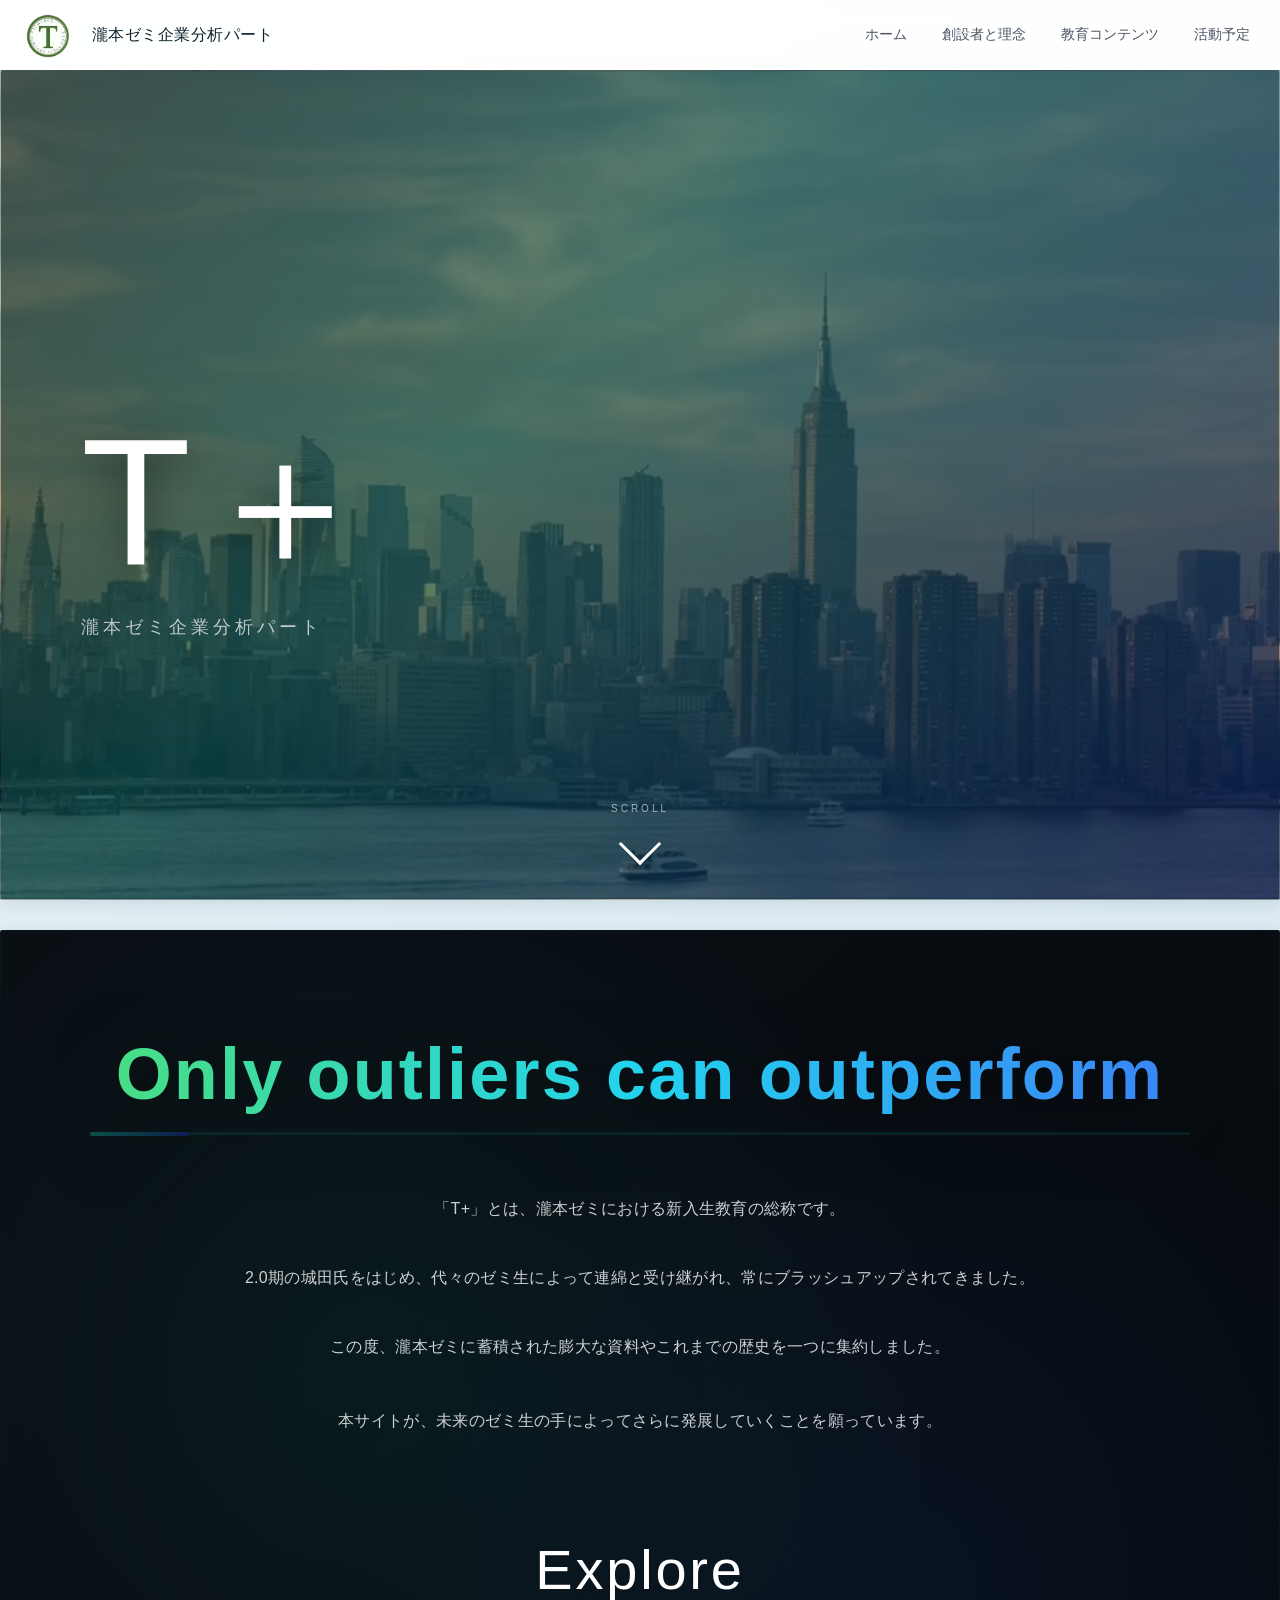
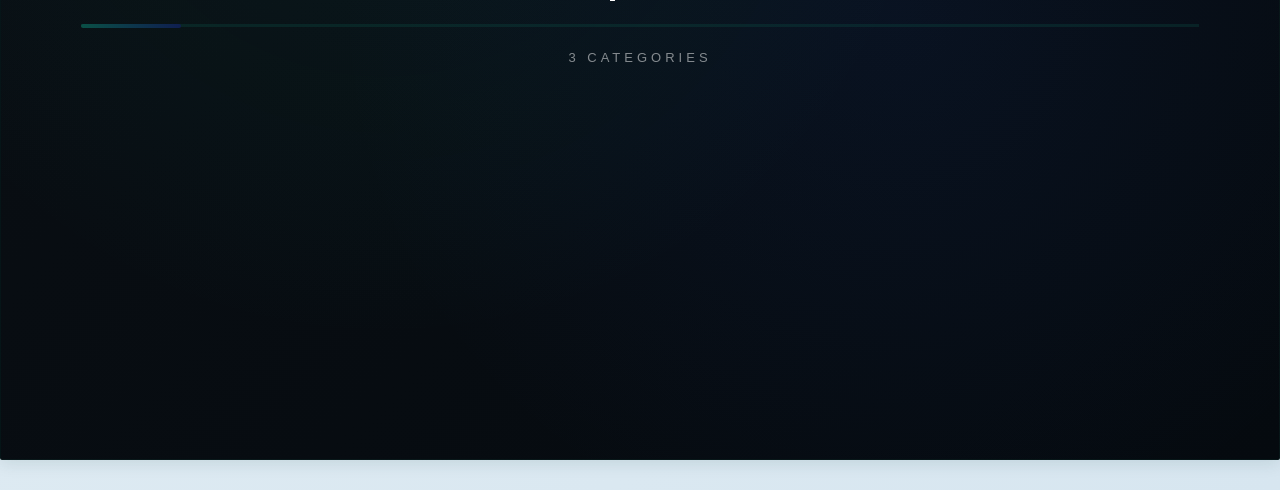
==== index.html @ 3cacb7e0 "Add scroll-triggered fade-in animations to homepage elements Co-Authored-By: Claude Opus 4.6 <norepl" ====
<!DOCTYPE html>
<html lang="ja">
<head>
    <meta charset="UTF-8">
    <meta name="viewport" content="width=device-width, initial-scale=1.0">
    <title>瀧本ゼミ企業分析パート T＋</title>
    <link rel="stylesheet" href="style.css">
</head>
<body>
    <!-- ヘッダー -->
    <header class="site-header">
        <div class="header-container">
            <a href="index.html" class="header-logo">
                <img src="logo.png" alt="瀧本ゼミ T＋" class="logo-image">
                <span class="logo-text">瀧本ゼミ企業分析パート</span>
            </a>
            <nav class="header-nav">
                <a href="index.html">ホーム</a>
                <a href="about-seminar.html">創設者と理念</a>
                <a href="education.html">教育コンテンツ</a>
                <a href="schedule.html">活動予定</a>
            </nav>
        </div>
    </header>

    <!-- メインコンテンツ -->
    <main class="main-content">
        <!-- ヒーローセクション -->
        <section class="hero-section">
            <div class="hero-title-wrapper">
                <h1 class="hero-main-title">T＋</h1>
                <p class="hero-subtitle-text">瀧本ゼミ企業分析パート</p>
            </div>

            <div class="scroll-indicator">
                <p>SCROLL</p>
                <div class="scroll-arrow"></div>
            </div>
        </section>

        <!-- メッセージ＆ナビゲーションセクション -->
        <section class="message-section">
            <div class="message-content">
                <h2 class="message-title">Only outliers can outperform</h2>
                <div class="message-text scroll-fade">
                    <p>「T+」とは、瀧本ゼミにおける新入生教育の総称です。</p>
                    <p>2.0期の城田氏をはじめ、代々のゼミ生によって連綿と受け継がれ、常にブラッシュアップされてきました。</p>
                    <p>この度、瀧本ゼミに蓄積された膨大な資料やこれまでの歴史を一つに集約しました。</p>
                    <p>本サイトが、未来のゼミ生の手によってさらに発展していくことを願っています。</p>
                </div>
            </div>

            <div class="nav-explore scroll-fade">
                <h2>Explore</h2>
                <p class="nav-section-subtitle">3 Categories</p>

                <div class="nav-cards">
                    <div class="nav-card scroll-fade scroll-fade-delay-1">
                        <h3>創設者と理念</h3>
                        <p>瀧本先生について、ゼミの理念、OB・OG紹介</p>
                        <a href="about-seminar.html" class="nav-card-button">Enter →</a>
                    </div>

                    <div class="nav-card scroll-fade scroll-fade-delay-2">
                        <h3>教育コンテンツ</h3>
                        <p>投資の原理原則、業界研究、学習ロードマップ</p>
                        <a href="education.html" class="nav-card-button">Enter →</a>
                    </div>

                    <div class="nav-card scroll-fade scroll-fade-delay-3">
                        <h3>活動予定</h3>
                        <p>年間スケジュール、イベント、新歓情報</p>
                        <a href="schedule.html" class="nav-card-button">Enter →</a>
                    </div>
                </div>
            </div>
        </section>
    </main>

    <script src="script.js"></script>
</body>
</html>
---- style.css ----
:root {
            --color-primary: #2D5F4C;
            --color-primary-light: #4A9B7F;
            --color-primary-dark: #1E4535;
            --color-accent: #3A7A5F;
            --color-blue: #2563EB;
            --color-blue-light: #3B82F6;
            --color-cyan: #06B6D4;
            --color-teal: #14B8A6;
            --color-bg-light: #F8FAF9;
            --color-bg-gradient-start: #EFF6F3;
            --color-bg-gradient-end: #E0EDE7;
            --color-text-dark: #1F2937;
            --color-text-medium: #4B5563;
            --color-text-light: #6B7280;
            --color-white: #FFFFFF;
            --color-border: #D5E8DF;
        }

        * {
            margin: 0;
            padding: 0;
            box-sizing: border-box;
        }

        body {
            font-family: 'Helvetica Neue', Helvetica, Arial, 'Hiragino Kaku Gothic ProN', 'Hiragino Sans', Meiryo, sans-serif;
            color: #1F2937;
            background: linear-gradient(135deg, rgba(230, 240, 245, 1) 0%, rgba(215, 230, 240, 1) 100%);
            line-height: 1.8;
            overflow-x: hidden;
            font-weight: 400;
        }

        /* タイポグラフィ - 大胆なコントラスト */
        h1 {
            font-size: clamp(28px, 5vw, 48px);
            font-weight: 700;
            line-height: 1.2;
            font-family: 'Helvetica Neue', Helvetica, Arial, sans-serif;
        }

        h2 {
            font-size: clamp(22px, 3vw, 28px);
            font-weight: 600;
            line-height: 1.4;
            font-family: 'Helvetica Neue', Helvetica, Arial, sans-serif;
        }

        h3 {
            font-size: clamp(18px, 2.5vw, 22px);
            font-weight: 600;
            line-height: 1.4;
            font-family: 'Helvetica Neue', Helvetica, Arial, sans-serif;
        }

        h4 {
            font-size: clamp(17px, 2vw, 20px);
            font-weight: 500;
            line-height: 1.5;
            font-family: 'Helvetica Neue', Helvetica, Arial, sans-serif;
        }

        h5 {
            font-size: clamp(16px, 1.8vw, 18px);
            font-weight: 500;
            line-height: 1.5;
            font-family: 'Helvetica Neue', Helvetica, Arial, sans-serif;
        }

        /* ========== ヘッダー ========== */
        .site-header {
            position: fixed;
            top: 0;
            left: 0;
            right: 0;
            background: rgba(255, 255, 255, 0.95);
            backdrop-filter: blur(15px);
            z-index: 1000;
            box-shadow: 0 2px 10px rgba(10, 60, 55, 0.08);
            padding: 0;
        }

        .header-container {
            max-width: 100%;
            margin: 0;
            padding: 0 30px 0 20px;
            display: flex;
            justify-content: space-between;
            align-items: center;
            height: 70px;
        }

        .header-logo {
            display: flex;
            align-items: center;
            gap: 15px;
            text-decoration: none;
            transition: opacity 0.3s;
        }

        .header-logo:hover {
            opacity: 0.8;
        }

        .logo-image {
            height: 45px;
            width: auto;
        }

        .logo-text {
            font-size: 16px;
            font-weight: 400;
            color: rgba(15, 35, 45, 1);
            font-family: 'Helvetica Neue', Helvetica, Arial, sans-serif;
            letter-spacing: 0.5px;
            white-space: nowrap;
        }

        .header-nav {
            display: flex;
            gap: 35px;
            align-items: center;
        }

        .header-nav a {
            text-decoration: none;
            color: #4B5563;
            font-weight: 400;
            font-size: 14px;
            transition: all 0.3s;
            position: relative;
            font-family: 'Helvetica Neue', Helvetica, Arial, sans-serif;
        }

        .header-nav a::after {
            content: '';
            position: absolute;
            bottom: -5px;
            left: 0;
            width: 0;
            height: 2px;
            background: rgba(10, 80, 70, 1);
            transition: width 0.3s;
        }

        .header-nav a:hover {
            color: rgba(10, 80, 70, 1);
        }

        .header-nav a:hover::after {
            width: 100%;
        }

        /* サイドバー */
        .sidebar {
            position: fixed;
            left: 0;
            top: 70px;
            width: 260px;
            height: calc(100vh - 70px);
            background: linear-gradient(180deg, rgba(15, 35, 45, 0.95) 0%, rgba(10, 25, 35, 0.98) 100%);
            backdrop-filter: blur(10px);
            color: white;
            padding: 40px 25px;
            overflow-y: auto;
            z-index: 50;
            box-shadow: 4px 0 20px rgba(0, 0, 0, 0.3);
            display: none;
            transition: none;
        }

        .sidebar.active {
            display: block;
        }

        .sidebar-resizer {
            position: absolute;
            right: 0;
            top: 0;
            width: 8px;
            height: 100%;
            cursor: col-resize;
            background: transparent;
            transition: background 0.2s;
            z-index: 100;
        }

        .sidebar-resizer:hover {
            background: rgba(100, 200, 180, 0.3);
        }

        .sidebar-resizer::after {
            content: '';
            position: absolute;
            right: 2px;
            top: 50%;
            transform: translateY(-50%);
            width: 3px;
            height: 40px;
            background: rgba(255, 255, 255, 0.3);
            border-radius: 2px;
        }

        .sidebar h3 {
            font-size: 13px;
            color: rgba(255, 255, 255, 0.6);
            margin-bottom: 20px;
            text-transform: uppercase;
            letter-spacing: 2px;
            font-weight: 400;
        }

        .sidebar nav ul {
            list-style: none;
        }

        .sidebar nav li {
            margin-bottom: 8px;
        }

        .sidebar nav a {
            color: rgba(255, 255, 255, 0.8);
            text-decoration: none;
            font-size: 14px;
            display: block;
            padding: 10px 15px;
            border-radius: 8px;
            transition: all 0.3s;
            font-weight: 400;
            line-height: 1.4;
        }

        .sidebar nav a:hover {
            background-color: rgba(10, 80, 70, 0.4);
            color: white;
        }

        .sidebar nav a.active {
            background-color: rgba(15, 30, 80, 0.6);
            color: white;
            font-weight: 500;
        }

        .nav-parent {
            position: relative;
        }

        .nav-toggle {
            cursor: pointer;
            display: flex;
            justify-content: space-between;
            align-items: center;
        }

        .toggle-icon {
            font-size: 10px;
            transition: transform 0.3s;
            margin-left: 5px;
        }

        .nav-parent.collapsed .toggle-icon {
            transform: rotate(-90deg);
        }

        .nav-submenu {
            list-style: none;
            margin-left: 15px;
            margin-top: 5px;
            margin-bottom: 5px;
            max-height: 500px;
            overflow: hidden;
            transition: max-height 0.3s ease-out, opacity 0.3s ease-out;
            opacity: 1;
        }

        .nav-parent.collapsed .nav-submenu {
            max-height: 0;
            opacity: 0;
            margin-top: 0;
            margin-bottom: 0;
        }

        .nav-submenu li {
            margin-bottom: 5px;
        }

        .nav-submenu a {
            font-size: 11px;
            padding: 6px 12px;
            color: rgba(255, 255, 255, 0.7);
            font-weight: 300;
        }


        /* メインコンテンツ */
        .main-content {
            margin-left: 0;
            padding: 0;
            max-width: 100%;
            margin-top: 70px;
        }

        .main-content.with-sidebar {
            margin-left: 260px;
        }

        .content-inner {
            padding: 40px 60px;
            max-width: 1400px;
            margin: 0 auto;
        }

        /* ページヒーロー */
        .page-hero {
            position: relative;
            height: 33vh;
            min-height: 300px;
            background: url('hero-bg.jpg') center/cover;
            display: flex;
            align-items: center;
            justify-content: center;
            overflow: hidden;
        }

        .page-hero::before {
            content: '';
            position: absolute;
            top: 0;
            left: 0;
            right: 0;
            bottom: 0;
            background: linear-gradient(135deg, rgba(20, 40, 30, 0.7) 0%, rgba(10, 80, 70, 0.65) 40%, rgba(15, 30, 80, 0.7) 100%);
            z-index: 1;
        }

        .page-hero-content {
            position: relative;
            z-index: 2;
            text-align: center;
        }

        .page-hero h1 {
            font-size: clamp(40px, 8vw, 72px);
            font-weight: 200;
            color: white;
            margin-bottom: 20px;
            letter-spacing: 0.05em;
        }

        .page-hero p {
            font-size: clamp(14px, 2vw, 18px);
            color: rgba(255, 255, 255, 0.8);
            font-weight: 300;
            letter-spacing: 3px;
            text-transform: uppercase;
        }

        /* ヒーローセクション */
        .hero-section {
            position: relative;
            height: calc(100vh - 70px);
            background: url('hero-bg.jpg') center/cover;
            display: flex;
            align-items: center;
            justify-content: flex-start;
            padding: 100px 80px 0;
            overflow: hidden;
        }

        .hero-section::before {
            content: '';
            position: absolute;
            top: 0;
            left: 0;
            right: 0;
            bottom: 0;
            background: linear-gradient(135deg, rgba(20, 40, 30, 0.7) 0%, rgba(10, 80, 70, 0.65) 40%, rgba(15, 30, 80, 0.7) 100%);
            z-index: 1;
        }

        .hero-title-wrapper {
            position: relative;
            z-index: 2;
        }

        .hero-main-title {
            font-size: clamp(80px, 15vw, 180px);
            font-weight: 200;
            color: white;
            line-height: 1;
            margin-bottom: 20px;
            text-shadow: 0 10px 40px rgba(0, 0, 0, 0.5);
            letter-spacing: 0.02em;
            font-family: 'Helvetica Neue', Helvetica, Arial, sans-serif;
        }

        .hero-subtitle-text {
            font-size: clamp(14px, 1.5vw, 18px);
            color: rgba(255, 255, 255, 0.7);
            font-weight: 300;
            letter-spacing: 4px;
            text-transform: uppercase;
            font-family: 'Helvetica Neue', Helvetica, Arial, sans-serif;
        }

        .scroll-indicator {
            position: absolute;
            bottom: 40px;
            left: 50%;
            transform: translateX(-50%);
            z-index: 3;
            text-align: center;
            animation: bounce 2s infinite;
        }

        .scroll-indicator p {
            color: rgba(255, 255, 255, 0.6);
            font-size: 10px;
            margin-bottom: 12px;
            font-weight: 300;
            letter-spacing: 3px;
            font-family: 'Helvetica Neue', Helvetica, Arial, sans-serif;
        }

        .scroll-arrow {
            width: 30px;
            height: 30px;
            border-left: 3px solid white;
            border-bottom: 3px solid white;
            transform: rotate(-45deg);
            margin: 0 auto;
        }

        @keyframes bounce {
            0%, 100% {
                transform: translateX(-50%) translateY(0);
            }
            50% {
                transform: translateX(-50%) translateY(-10px);
            }
        }

        /* メッセージセクション */
        .message-section {
            padding: 100px 80px 120px;
            background: linear-gradient(135deg, rgba(10, 15, 20, 1) 0%, rgba(5, 10, 15, 1) 100%);
            position: relative;
            overflow: hidden;
        }

        .message-section::before {
            content: '';
            position: absolute;
            top: 0;
            left: 0;
            right: 0;
            bottom: 0;
            background:
                radial-gradient(circle at 30% 40%, rgba(20, 184, 166, 0.08) 0%, transparent 50%),
                radial-gradient(circle at 70% 60%, rgba(37, 99, 235, 0.08) 0%, transparent 50%);
            pointer-events: none;
        }

        .message-content {
            max-width: 1100px;
            margin: 0 auto;
            text-align: center;
            position: relative;
            z-index: 1;
        }

        .message-title {
            font-size: clamp(48px, 7vw, 72px);
            font-weight: 800;
            background: linear-gradient(90deg, #4ADE80 0%, #22D3EE 50%, #3B82F6 100%);
            -webkit-background-clip: text;
            -webkit-text-fill-color: transparent;
            background-clip: text;
            margin-bottom: 60px;
            letter-spacing: 0.03em;
            font-family: 'Helvetica Neue', Helvetica, Arial, sans-serif;
            line-height: 1.2;
            filter: drop-shadow(0 6px 30px rgba(0, 0, 0, 0.5));
        }

        .message-text {
            display: flex;
            flex-direction: column;
            gap: 25px;
        }

        .message-text p {
            font-size: clamp(14px, 1.5vw, 16px);
            color: rgba(255, 255, 255, 0.8);
            line-height: 1.8;
            font-weight: 400;
            letter-spacing: 0.02em;
            font-family: 'Helvetica Neue', Helvetica, Arial, sans-serif;
        }

        .message-text p:last-child {
            margin-top: 5px;
            font-weight: 400;
            color: rgba(255, 255, 255, 0.8);
            font-size: clamp(14px, 1.5vw, 16px);
        }

        @media (max-width: 768px) {
            .message-section {
                padding: 60px 30px;
            }

            .message-title {
                margin-bottom: 35px;
            }

            .message-text {
                gap: 15px;
            }
        }

        /* ナビゲーション（Exploreセクション） */
        .nav-explore {
            margin-top: 80px;
            max-width: 1200px;
            margin-left: auto;
            margin-right: auto;
        }

        .nav-explore h2 {
            text-align: center;
            color: white;
            font-size: clamp(36px, 6vw, 56px);
            font-weight: 200;
            margin-bottom: 20px;
            letter-spacing: 0.05em;
            font-family: 'Helvetica Neue', Helvetica, Arial, sans-serif;
        }

        @media (max-width: 768px) {
            .nav-explore {
                margin-top: 50px;
            }
        }

        /* プロフィールセクション */
        .profile-section {
            padding: 0 !important;
            margin-bottom: 0 !important;
            background: none !important;
            border: none !important;
            box-shadow: none !important;
        }

        .profile-container {
            display: flex;
            min-height: 600px;
        }

        .profile-image {
            flex: 1;
            overflow: hidden;
        }

        .profile-image img {
            width: 100%;
            height: 100%;
            object-fit: cover;
            filter: grayscale(100%);
        }

        .profile-content {
            flex: 1;
            background: linear-gradient(135deg, rgba(25, 25, 25, 1) 0%, rgba(15, 15, 15, 1) 100%);
            padding: 80px 60px;
            display: flex;
            flex-direction: column;
            justify-content: center;
        }

        .profile-name {
            font-size: clamp(36px, 5vw, 52px);
            font-weight: 400;
            color: white;
            margin: 0 0 15px 0;
            letter-spacing: 0.1em;
            font-family: 'Helvetica Neue', Helvetica, Arial, 'Hiragino Kaku Gothic ProN', 'Hiragino Sans', sans-serif;
        }

        .profile-name-en {
            font-size: clamp(16px, 2vw, 20px);
            color: rgba(255, 255, 255, 0.7);
            margin: 0 0 30px 0;
            font-weight: 300;
            letter-spacing: 0.05em;
            font-family: 'Helvetica Neue', Helvetica, Arial, sans-serif;
        }

        .profile-role {
            font-size: clamp(16px, 1.8vw, 18px);
            color: rgba(255, 255, 255, 0.9);
            margin: 0 0 40px 0;
            font-weight: 400;
            letter-spacing: 0.05em;
            font-family: 'Helvetica Neue', Helvetica, Arial, 'Hiragino Kaku Gothic ProN', 'Hiragino Sans', sans-serif;
        }

        .profile-text {
            color: rgba(255, 255, 255, 0.85);
            font-size: clamp(14px, 1.5vw, 16px);
            line-height: 2;
            font-weight: 400;
            letter-spacing: 0.03em;
            font-family: 'Helvetica Neue', Helvetica, Arial, 'Hiragino Kaku Gothic ProN', 'Hiragino Sans', sans-serif;
        }

        .profile-text p {
            margin: 0;
            color: rgba(255, 255, 255, 0.85);
        }

        @media (max-width: 1024px) {
            .profile-container {
                min-height: 500px;
            }

            .profile-content {
                padding: 60px 40px;
            }
        }

        @media (max-width: 768px) {
            .profile-container {
                flex-direction: column;
                min-height: auto;
            }

            .profile-image {
                height: 400px;
            }

            .profile-content {
                padding: 50px 30px;
            }
        }

        /* 発表までの流れセクション */
        .flow-section {
            background: linear-gradient(135deg, rgba(245, 250, 252, 1) 0%, rgba(240, 248, 252, 1) 100%) !important;
        }

        .flow-intro {
            text-align: center;
            font-size: 16px;
            color: #6B7280;
            margin-bottom: 50px;
        }

        .flow-diagram {
            display: grid;
            grid-template-columns: 280px 1fr;
            gap: 40px;
            margin-top: 40px;
        }

        .flow-vertical {
            display: flex;
            flex-direction: column;
            gap: 15px;
        }

        .flow-step {
            background: linear-gradient(135deg, rgba(14, 165, 233, 0.9) 0%, rgba(6, 182, 212, 0.9) 100%);
            padding: 25px 20px;
            border-radius: 12px;
            box-shadow: 0 4px 12px rgba(14, 165, 233, 0.3);
        }

        .flow-step h3 {
            color: white;
            font-size: 20px;
            font-weight: 600;
            margin: 0;
            text-align: center;
            letter-spacing: 0.05em;
        }

        .flow-sources {
            display: flex;
            flex-wrap: wrap;
            gap: 8px;
            margin-top: 15px;
            justify-content: center;
        }

        .flow-sources span {
            background: rgba(255, 255, 255, 0.25);
            color: white;
            padding: 6px 12px;
            border-radius: 6px;
            font-size: 12px;
            font-weight: 500;
        }

        .flow-arrow-down {
            text-align: center;
            color: rgba(14, 165, 233, 1);
            font-size: 32px;
            font-weight: 300;
            line-height: 1;
        }

        .flow-research {
            display: flex;
            flex-direction: column;
            gap: 25px;
        }

        .research-section {
            background: white;
            padding: 25px;
            border-radius: 12px;
            border: 2px solid rgba(14, 165, 233, 0.2);
            box-shadow: 0 4px 12px rgba(14, 165, 233, 0.1);
        }

        .research-section h4 {
            color: rgba(15, 35, 45, 1);
            font-size: 18px;
            font-weight: 700;
            margin: 0 0 20px 0;
            padding-bottom: 12px;
            border-bottom: 2px solid rgba(14, 165, 233, 0.3);
        }

        .research-grid {
            display: grid;
            grid-template-columns: repeat(2, 1fr);
            gap: 15px;
        }

        .research-item {
            background: linear-gradient(135deg, rgba(240, 250, 255, 1) 0%, rgba(230, 245, 252, 1) 100%);
            padding: 15px;
            border-radius: 8px;
            border: 1px solid rgba(14, 165, 233, 0.15);
        }

        .research-item h5 {
            color: rgba(15, 35, 45, 1);
            font-size: 15px;
            font-weight: 600;
            margin: 0 0 8px 0;
        }

        .research-item p {
            color: #6B7280;
            font-size: 13px;
            margin: 0;
            line-height: 1.5;
        }

        .research-columns {
            display: grid;
            grid-template-columns: repeat(2, 1fr);
            gap: 15px;
        }

        .research-column {
            background: linear-gradient(135deg, rgba(240, 250, 255, 1) 0%, rgba(230, 245, 252, 1) 100%);
            padding: 15px;
            border-radius: 8px;
            border: 1px solid rgba(14, 165, 233, 0.15);
        }

        .column-label {
            font-size: 13px;
            font-weight: 700;
            color: rgba(14, 165, 233, 1);
            margin: 0 0 12px 0;
            text-align: center;
        }

        .research-column .research-item {
            background: white;
            padding: 10px;
            margin-bottom: 8px;
            text-align: center;
            font-size: 14px;
            font-weight: 600;
            color: rgba(15, 35, 45, 1);
        }

        .research-column .research-item:last-child {
            margin-bottom: 0;
        }

        .flow-story-template {
            grid-column: 1 / -1;
            background: linear-gradient(135deg, rgba(239, 246, 255, 1) 0%, rgba(219, 234, 254, 1) 100%);
            padding: 30px;
            border-radius: 12px;
            border: 2px solid rgba(14, 165, 233, 0.3);
            margin-top: 25px;
        }

        .flow-story-template h4 {
            color: rgba(15, 35, 45, 1);
            font-size: 18px;
            font-weight: 700;
            margin: 0 0 20px 0;
            text-align: center;
        }

        .template-items {
            display: flex;
            flex-direction: column;
            gap: 15px;
            margin-bottom: 20px;
        }

        .template-item {
            display: flex;
            align-items: flex-start;
            gap: 12px;
        }

        .template-number {
            display: inline-flex;
            align-items: center;
            justify-content: center;
            width: 28px;
            height: 28px;
            background: linear-gradient(135deg, rgba(14, 165, 233, 1) 0%, rgba(6, 182, 212, 1) 100%);
            color: white;
            border-radius: 50%;
            font-size: 14px;
            font-weight: 700;
            flex-shrink: 0;
        }

        .template-text {
            color: rgba(15, 35, 45, 1);
            font-size: 15px;
            line-height: 1.7;
        }

        .template-text strong {
            color: #DC2626;
            font-weight: 700;
        }

        .template-additional {
            background: rgba(156, 163, 175, 0.15);
            padding: 15px;
            border-radius: 8px;
            text-align: center;
            color: rgba(15, 35, 45, 1);
            font-size: 15px;
            font-weight: 600;
        }

        @media (max-width: 1024px) {
            .flow-diagram {
                grid-template-columns: 1fr;
            }

            .flow-vertical {
                order: 1;
            }

            .flow-research {
                order: 2;
            }

            .flow-story-template {
                order: 3;
            }
        }

        @media (max-width: 768px) {
            .flow-diagram {
                gap: 30px;
            }

            .research-grid {
                grid-template-columns: 1fr;
            }

            .research-columns {
                grid-template-columns: 1fr;
            }

            .flow-step {
                padding: 20px 15px;
            }

            .flow-sources span {
                font-size: 11px;
                padding: 5px 10px;
            }
        }

        /* ナビゲーションセクション */
        .nav-section {
            padding: 100px 80px 120px;
            background: linear-gradient(135deg, rgba(15, 30, 40, 1) 0%, rgba(10, 25, 35, 1) 100%);
            position: relative;
            overflow: hidden;
        }

        .nav-section::before {
            content: '';
            position: absolute;
            top: 0;
            left: 0;
            right: 0;
            bottom: 0;
            background:
                radial-gradient(circle at 20% 30%, rgba(10, 80, 70, 0.2) 0%, transparent 50%),
                radial-gradient(circle at 80% 70%, rgba(15, 30, 80, 0.2) 0%, transparent 50%);
            pointer-events: none;
        }

        .nav-section h2 {
            text-align: center;
            color: white;
            font-size: clamp(36px, 6vw, 56px);
            font-weight: 200;
            margin-bottom: 20px;
            position: relative;
            z-index: 1;
            letter-spacing: 0.05em;
            font-family: 'Helvetica Neue', Helvetica, Arial, sans-serif;
        }

        .nav-section-subtitle {
            text-align: center;
            color: rgba(255, 255, 255, 0.5);
            font-size: 13px;
            margin-bottom: 80px;
            font-weight: 300;
            text-transform: uppercase;
            letter-spacing: 4px;
            position: relative;
            z-index: 1;
            font-family: 'Helvetica Neue', Helvetica, Arial, sans-serif;
        }

        .nav-cards {
            display: grid;
            grid-template-columns: repeat(3, 1fr);
            gap: 30px;
            max-width: 1200px;
            margin: 0 auto;
        }

        .nav-card {
            background: rgba(255, 255, 255, 0.05);
            backdrop-filter: blur(20px);
            padding: 50px 35px 35px;
            border-radius: 2px;
            text-align: center;
            border: 1px solid rgba(255, 255, 255, 0.1);
            transition: all 0.5s cubic-bezier(0.4, 0, 0.2, 1);
            position: relative;
            overflow: hidden;
        }

        .nav-card::before {
            content: '';
            position: absolute;
            top: 0;
            left: 0;
            right: 0;
            height: 4px;
            background: linear-gradient(90deg, var(--color-teal) 0%, var(--color-blue) 100%);
            opacity: 0;
            transition: opacity 0.5s;
        }

        .nav-card:hover::before {
            opacity: 1;
        }

        .nav-card:hover {
            transform: translateY(-15px);
            background: rgba(255, 255, 255, 0.08);
            border-color: rgba(255, 255, 255, 0.2);
            box-shadow: 0 25px 60px rgba(0, 0, 0, 0.4);
        }

        .nav-card h3 {
            color: white;
            font-size: 24px;
            font-weight: 400;
            margin-bottom: 20px;
            margin-top: 0;
            letter-spacing: 0.03em;
            font-family: 'Helvetica Neue', Helvetica, Arial, sans-serif;
        }

        .nav-card p {
            color: rgba(255, 255, 255, 0.7);
            font-size: 14px;
            line-height: 1.7;
            margin-bottom: 35px;
            display: none;
        }

        .nav-card-button {
            display: inline-block;
            background: linear-gradient(135deg, var(--color-teal) 0%, var(--color-blue) 100%);
            color: white;
            padding: 14px 35px;
            border-radius: 2px;
            text-decoration: none;
            font-weight: 400;
            font-size: 12px;
            transition: all 0.3s;
            box-shadow: 0 6px 20px rgba(20, 184, 166, 0.4);
            text-transform: uppercase;
            letter-spacing: 2px;
            font-family: 'Helvetica Neue', Helvetica, Arial, sans-serif;
        }

        .nav-card-button:hover {
            transform: translateY(-3px);
            box-shadow: 0 10px 30px rgba(20, 184, 166, 0.6);
        }

        section {
            background: rgba(255, 255, 255, 0.9);
            backdrop-filter: blur(10px);
            padding: 40px;
            margin-bottom: 30px;
            border-radius: 2px;
            box-shadow: 0 4px 16px rgba(10, 60, 55, 0.1);
            border: 1px solid rgba(10, 80, 70, 0.15);
            transition: all 0.3s;
        }

        section:hover {
            box-shadow: 0 8px 24px rgba(10, 60, 55, 0.15);
        }

        section h2 {
            color: rgba(15, 35, 45, 1);
            font-size: clamp(24px, 3vw, 30px);
            font-weight: 700;
            margin-bottom: 25px;
            padding-bottom: 15px;
            border-bottom: 3px solid rgba(10, 80, 70, 0.3);
            position: relative;
        }

        section h2::after {
            content: '';
            position: absolute;
            bottom: -4px;
            left: 0;
            width: 100px;
            height: 4px;
            background: linear-gradient(90deg, rgba(10, 80, 70, 1) 0%, rgba(15, 30, 80, 1) 100%);
            border-radius: 2px;
        }

        section h3 {
            color: rgba(15, 35, 45, 1);
            font-size: clamp(20px, 2.5vw, 24px);
            font-weight: 600;
            margin-top: 30px;
            margin-bottom: 15px;
        }

        section h4 {
            color: rgba(15, 35, 45, 1);
            font-size: clamp(18px, 2vw, 20px);
            font-weight: 600;
            margin-top: 25px;
            margin-bottom: 12px;
        }

        section p {
            font-size: 17px;
            margin-bottom: 15px;
            color: #4B5563;
            line-height: 1.7;
        }

        .hero-image {
            width: 100%;
            height: 400px;
            object-fit: cover;
            border-radius: 2px;
            margin-bottom: 30px;
            box-shadow: 0 10px 40px rgba(10, 60, 55, 0.2);
            transition: all 0.3s;
        }

        .hero-image:hover {
            transform: scale(1.02);
            box-shadow: 0 15px 50px rgba(10, 60, 55, 0.25);
        }

        .content-image {
            width: 100%;
            max-width: 700px;
            height: auto;
            border-radius: 2px;
            margin: 30px 0;
            box-shadow: 0 8px 25px rgba(10, 60, 55, 0.2);
            transition: all 0.3s;
        }

        .content-image:hover {
            transform: scale(1.02);
            box-shadow: 0 12px 35px rgba(10, 60, 55, 0.25);
        }

        /* スクロールアニメーション */
        .scroll-fade {
            opacity: 0;
            transform: translateY(50px);
            transition: opacity 0.8s ease-out, transform 0.8s ease-out;
        }

        .scroll-fade.visible {
            opacity: 1;
            transform: translateY(0);
        }

        .scroll-fade-delay-1 {
            transition-delay: 0.1s;
        }

        .scroll-fade-delay-2 {
            transition-delay: 0.2s;
        }

        .scroll-fade-delay-3 {
            transition-delay: 0.3s;
        }

        /* フェードインアニメーション */
        @keyframes fadeIn {
            from {
                opacity: 0;
                transform: translateY(20px);
            }
            to {
                opacity: 1;
                transform: translateY(0);
            }
        }

        .fade-in {
            animation: fadeIn 0.6s ease-out;
        }

        /* パルスアニメーション */
        @keyframes pulse {
            0%, 100% {
                box-shadow: 0 4px 16px rgba(45, 95, 76, 0.08);
            }
            50% {
                box-shadow: 0 6px 20px rgba(45, 95, 76, 0.15);
            }
        }

        .card-grid {
            display: grid;
            grid-template-columns: repeat(auto-fit, minmax(300px, 1fr));
            gap: 20px;
            margin-top: 20px;
        }

        .card {
            background: linear-gradient(135deg, rgba(245, 250, 252, 1) 0%, rgba(240, 248, 252, 1) 100%);
            padding: 25px;
            border-radius: 2px;
            border: 2px solid rgba(10, 80, 70, 0.2);
            transition: all 0.3s;
            position: relative;
            overflow: hidden;
        }

        .card::before {
            content: '';
            position: absolute;
            top: 0;
            left: 0;
            width: 6px;
            height: 100%;
            background: linear-gradient(180deg, rgba(10, 60, 55, 1) 0%, rgba(15, 30, 80, 1) 100%);
        }

        .card:hover {
            transform: translateY(-8px);
            box-shadow: 0 12px 30px rgba(10, 60, 55, 0.25);
            border-color: rgba(10, 60, 55, 0.5);
        }

        .card h4 {
            color: rgba(15, 35, 45, 1);
            font-size: 19px;
            font-weight: 600;
            margin-top: 0;
            margin-bottom: 12px;
        }

        .card h5 {
            color: rgba(15, 35, 45, 1);
            font-size: 17px;
            font-weight: 600;
            margin-bottom: 8px;
        }

        .card p {
            font-size: 16px;
            color: #4B5563;
            margin-bottom: 8px;
            line-height: 1.6;
        }

        .card ul {
            margin-left: 20px;
        }

        .card li {
            font-size: 15px;
            color: #4B5563;
            margin-bottom: 6px;
        }

        .highlight-box {
            background: linear-gradient(135deg, rgba(15, 35, 45, 1) 0%, rgba(10, 60, 55, 1) 50%, rgba(15, 30, 80, 1) 100%);
            color: white;
            padding: 30px;
            border-radius: 2px;
            margin: 25px 0;
            box-shadow: 0 10px 30px rgba(0, 0, 0, 0.4);
            position: relative;
            overflow: hidden;
        }

        .highlight-box::before {
            content: '';
            position: absolute;
            top: -50%;
            right: -50%;
            width: 200%;
            height: 200%;
            background: radial-gradient(circle, rgba(255, 255, 255, 0.1) 0%, transparent 70%);
            pointer-events: none;
        }

        .highlight-box h3 {
            color: white;
            margin-top: 0;
            font-weight: 800;
            position: relative;
        }

        .highlight-box p {
            color: rgba(255, 255, 255, 0.95);
            position: relative;
            line-height: 1.9;
        }

        .highlight-box ol, .highlight-box ul {
            position: relative;
        }

        .highlight-box li {
            color: rgba(255, 255, 255, 0.95);
        }

        .highlight-box strong {
            color: white;
            font-weight: 700;
        }

        .info-box {
            background: linear-gradient(135deg, rgba(240, 250, 248, 1) 0%, rgba(235, 248, 245, 1) 100%);
            border-left: 5px solid rgba(10, 80, 70, 1);
            padding: 20px;
            margin: 20px 0;
            border-radius: 2px;
            box-shadow: 0 2px 10px rgba(10, 60, 55, 0.1);
        }

        .info-box p {
            color: rgba(15, 35, 45, 1);
            font-weight: 600;
            margin-bottom: 12px;
        }

        .info-box ul {
            color: #4B5563;
        }

        .placeholder {
            background: linear-gradient(135deg, rgba(255, 250, 240, 1) 0%, rgba(255, 248, 235, 1) 100%);
            border: 2px dashed rgba(255, 184, 77, 0.6);
            padding: 25px;
            border-radius: 2px;
            text-align: center;
            color: #996300;
            margin: 20px 0;
            transition: all 0.3s;
        }

        .placeholder:hover {
            transform: translateY(-2px);
            box-shadow: 0 4px 12px rgba(255, 184, 77, 0.2);
        }

        .placeholder h4 {
            color: #996300;
            font-weight: 700;
            margin-bottom: 10px;
        }

        /* バッジスタイル */
        .badge {
            display: inline-block;
            padding: 8px 20px;
            border-radius: 2px;
            font-size: 14px;
            font-weight: 700;
            margin-bottom: 15px;
        }

        .badge.fundamentals {
            background: rgba(200, 240, 235, 1);
            color: rgba(15, 35, 45, 1);
        }

        .badge.industry {
            background: rgba(180, 235, 230, 1);
            color: rgba(15, 35, 45, 1);
        }

        .badge.philosophy {
            background: rgba(220, 235, 255, 1);
            color: rgba(15, 35, 45, 1);
        }

        /* 番号バッジ */
        .number-badge {
            display: inline-block;
            width: 50px;
            height: 50px;
            background: linear-gradient(135deg, rgba(10, 60, 55, 1) 0%, rgba(15, 30, 80, 1) 100%);
            color: white;
            border-radius: 50%;
            line-height: 50px;
            text-align: center;
            font-weight: 800;
            font-size: 24px;
            margin-bottom: 1.5rem;
            box-shadow: 0 4px 12px rgba(10, 60, 55, 0.4);
        }

        ul, ol {
            margin-left: 30px;
            margin-bottom: 15px;
            color: #4B5563;
        }

        li {
            margin-bottom: 8px;
            line-height: 1.6;
            color: #4B5563;
        }

        strong {
            color: rgba(15, 35, 45, 1);
            font-weight: 700;
        }

        em {
            color: rgba(10, 80, 70, 1);
            font-style: normal;
            font-weight: 600;
        }

        /* スムーススクロール */
        html {
            scroll-behavior: smooth;
        }

        .person-card {
            background: linear-gradient(135deg, rgba(245, 250, 252, 1) 0%, rgba(240, 248, 252, 1) 100%);
            border: 2px solid rgba(10, 80, 70, 0.2);
            padding: 20px;
            border-radius: 2px;
            margin-bottom: 15px;
            transition: all 0.3s;
            position: relative;
            overflow: hidden;
        }

        .person-card::before {
            content: '';
            position: absolute;
            top: 0;
            left: 0;
            width: 5px;
            height: 100%;
            background: linear-gradient(180deg, rgba(10, 60, 55, 1) 0%, rgba(15, 30, 80, 1) 100%);
        }

        .person-card:hover {
            transform: translateY(-3px);
            box-shadow: 0 8px 20px rgba(10, 60, 55, 0.2);
            border-color: rgba(10, 60, 55, 0.5);
        }

        .person-card h5 {
            color: rgba(15, 35, 45, 1);
            font-size: 18px;
            font-weight: 600;
            margin-bottom: 8px;
        }

        .person-card .role {
            color: rgba(10, 80, 70, 1);
            font-size: 14px;
            font-weight: 600;
            margin-bottom: 12px;
        }

        .person-card p {
            font-size: 16px;
            color: #4B5563;
            line-height: 1.7;
        }

        @media (max-width: 1024px) {
            .site-header {
                padding: 0 30px;
            }

            .header-nav {
                gap: 25px;
            }

            .sidebar {
                width: 220px;
            }

            .main-content.with-sidebar {
                margin-left: 220px;
            }

            .content-inner {
                padding: 30px;
            }

            .nav-section {
                padding: 60px 30px;
            }

            .hero-section {
                padding: 50px 30px;
            }

            .page-hero {
                height: 35vh;
                min-height: 300px;
            }

            .nav-cards {
                grid-template-columns: repeat(2, 1fr);
            }

            section {
                padding: 30px;
            }
        }

        @media (max-width: 768px) {
            .site-header {
                padding: 0 20px;
            }

            .header-container {
                height: 60px;
            }

            .header-logo {
                font-size: 16px;
            }

            .header-nav {
                gap: 15px;
            }

            .header-nav a {
                font-size: 13px;
            }

            .header-cta {
                padding: 8px 18px;
                font-size: 13px;
            }

            .sidebar {
                display: none !important;
            }

            .main-content {
                margin-top: 60px;
            }

            .main-content.with-sidebar {
                margin-left: 0;
            }

            .content-inner {
                padding: 20px;
            }

            .hero-section {
                padding: 30px 20px;
                height: calc(70vh - 60px);
            }

            .hero-main-title {
                font-size: 28px;
            }

            .page-hero {
                height: 35vh;
                min-height: 300px;
            }

            .page-hero h1 {
                font-size: 36px;
            }

            .nav-section {
                padding: 50px 20px;
            }

            .nav-cards {
                grid-template-columns: 1fr;
                gap: 20px;
            }

            .nav-card {
                padding: 35px 25px 30px;
            }

            section {
                padding: 25px 20px;
            }

            .card-grid {
                grid-template-columns: 1fr;
            }
        }

        /* タイムライン */
        .timeline-container {
            margin: 40px 0;
            overflow-x: auto;
        }

        .timeline-months {
            display: grid;
            grid-template-columns: repeat(12, 1fr);
            gap: 10px;
            margin-bottom: 20px;
            min-width: 900px;
        }

        .timeline-months .month {
            text-align: center;
            font-weight: 600;
            color: rgba(15, 35, 45, 1);
            padding: 10px 5px;
            background: rgba(10, 80, 70, 0.05);
            border-radius: 4px;
            font-size: 14px;
        }

        .timeline-activities {
            display: grid;
            grid-template-columns: repeat(12, 1fr);
            gap: 10px;
            margin-bottom: 30px;
            min-width: 900px;
        }

        .activity-bar {
            height: 60px;
            border-radius: 8px;
            display: flex;
            align-items: center;
            justify-content: center;
            font-weight: 600;
            color: white;
            position: relative;
            box-shadow: 0 4px 12px rgba(0, 0, 0, 0.1);
            transition: transform 0.3s, box-shadow 0.3s;
        }

        .activity-bar:hover {
            transform: translateY(-2px);
            box-shadow: 0 6px 16px rgba(0, 0, 0, 0.15);
        }

        .activity-bar span {
            font-size: 15px;
            letter-spacing: 1px;
        }

        .activity-shinkan {
            background: linear-gradient(135deg, #FF6B6B 0%, #FF8E53 100%);
        }

        .activity-education {
            background: linear-gradient(135deg, #4FACFE 0%, #00F2FE 100%);
        }

        .timeline-events {
            display: grid;
            grid-template-columns: repeat(12, 1fr);
            gap: 10px;
            min-width: 900px;
        }

        .timeline-events .event {
            background: linear-gradient(135deg, #A78BFA 0%, #EC4899 100%);
            border: none;
            border-radius: 8px;
            padding: 12px 8px;
            text-align: center;
            font-weight: 600;
            color: white;
            font-size: 13px;
            line-height: 1.4;
            transition: all 0.3s;
            box-shadow: 0 4px 12px rgba(167, 139, 250, 0.3);
        }

        .timeline-events .event:hover {
            transform: translateY(-2px);
            box-shadow: 0 6px 16px rgba(167, 139, 250, 0.4);
        }

        @media (max-width: 768px) {
            .timeline-container {
                margin: 30px -20px;
                padding: 0 20px;
            }

            .timeline-months {
                min-width: 800px;
            }

            .timeline-activities {
                min-width: 800px;
            }

            .timeline-events {
                min-width: 800px;
            }

            .timeline-months .month {
                font-size: 12px;
                padding: 8px 3px;
            }

            .activity-bar {
                height: 50px;
            }

            .activity-bar span {
                font-size: 13px;
            }

            .timeline-events .event {
                font-size: 11px;
                padding: 10px 5px;
            }
        }

        /* 参考資料セクション */
        .reference-section {
            margin-top: 50px;
            padding: 30px;
            background: linear-gradient(135deg, rgba(255, 193, 7, 0.1) 0%, rgba(255, 152, 0, 0.1) 100%);
            border-left: 5px solid #FFC107;
            border-radius: 8px;
            box-shadow: 0 6px 20px rgba(255, 193, 7, 0.2);
            transition: all 0.3s;
        }

        .reference-section:hover {
            box-shadow: 0 8px 25px rgba(255, 193, 7, 0.3);
            transform: translateY(-2px);
        }

        .reference-section h3 {
            color: rgba(15, 35, 45, 1);
            font-size: 22px;
            font-weight: 700;
            margin-bottom: 15px;
            margin-top: 0;
        }

        .reference-section > p {
            color: #4B5563;
            font-size: 16px;
            margin-bottom: 20px;
        }

        .reference-placeholder {
            background: white;
            border: 2px dashed #FFC107;
            border-radius: 8px;
            padding: 25px;
            text-align: center;
        }

        .reference-placeholder p {
            color: #F59E0B;
            font-weight: 600;
            font-size: 15px;
            margin: 0;
        }

        @media (max-width: 768px) {
            .reference-section {
                padding: 20px;
                margin-top: 40px;
            }

            .reference-section h3 {
                font-size: 18px;
            }

            .reference-placeholder {
                padding: 20px;
            }

            .reference-placeholder p {
                font-size: 13px;
            }
        }

        /* 理解度チェックテスト */
        .quiz-container {
            display: grid;
            grid-template-columns: repeat(auto-fit, minmax(300px, 1fr));
            gap: 30px;
            margin: 30px 0;
        }

        .quiz-card {
            background: white;
            border: 2px solid rgba(10, 80, 70, 0.2);
            border-radius: 12px;
            padding: 35px 30px;
            text-align: center;
            transition: all 0.3s;
            box-shadow: 0 4px 16px rgba(10, 60, 55, 0.1);
        }

        .quiz-card:hover {
            transform: translateY(-5px);
            box-shadow: 0 8px 24px rgba(10, 60, 55, 0.2);
            border-color: rgba(10, 80, 70, 0.4);
        }

        .quiz-card h3 {
            color: rgba(15, 35, 45, 1);
            font-size: 22px;
            font-weight: 700;
            margin: 0 0 15px 0;
        }

        .quiz-card p {
            color: #6B7280;
            font-size: 15px;
            margin-bottom: 25px;
            line-height: 1.6;
        }

        .quiz-button {
            display: inline-block;
            background: linear-gradient(135deg, rgba(10, 80, 70, 1) 0%, rgba(15, 30, 80, 1) 100%);
            color: white;
            padding: 14px 35px;
            border-radius: 8px;
            text-decoration: none;
            font-weight: 600;
            font-size: 15px;
            transition: all 0.3s;
            box-shadow: 0 4px 12px rgba(10, 80, 70, 0.3);
        }

        .quiz-button:hover {
            transform: translateY(-2px);
            box-shadow: 0 6px 16px rgba(10, 80, 70, 0.4);
        }

        @media (max-width: 768px) {
            .quiz-container {
                grid-template-columns: 1fr;
                gap: 20px;
            }

            .quiz-card {
                padding: 30px 20px;
            }

            .quiz-card h3 {
                font-size: 20px;
            }

            .quiz-button {
                padding: 12px 30px;
                font-size: 14px;
            }
        }
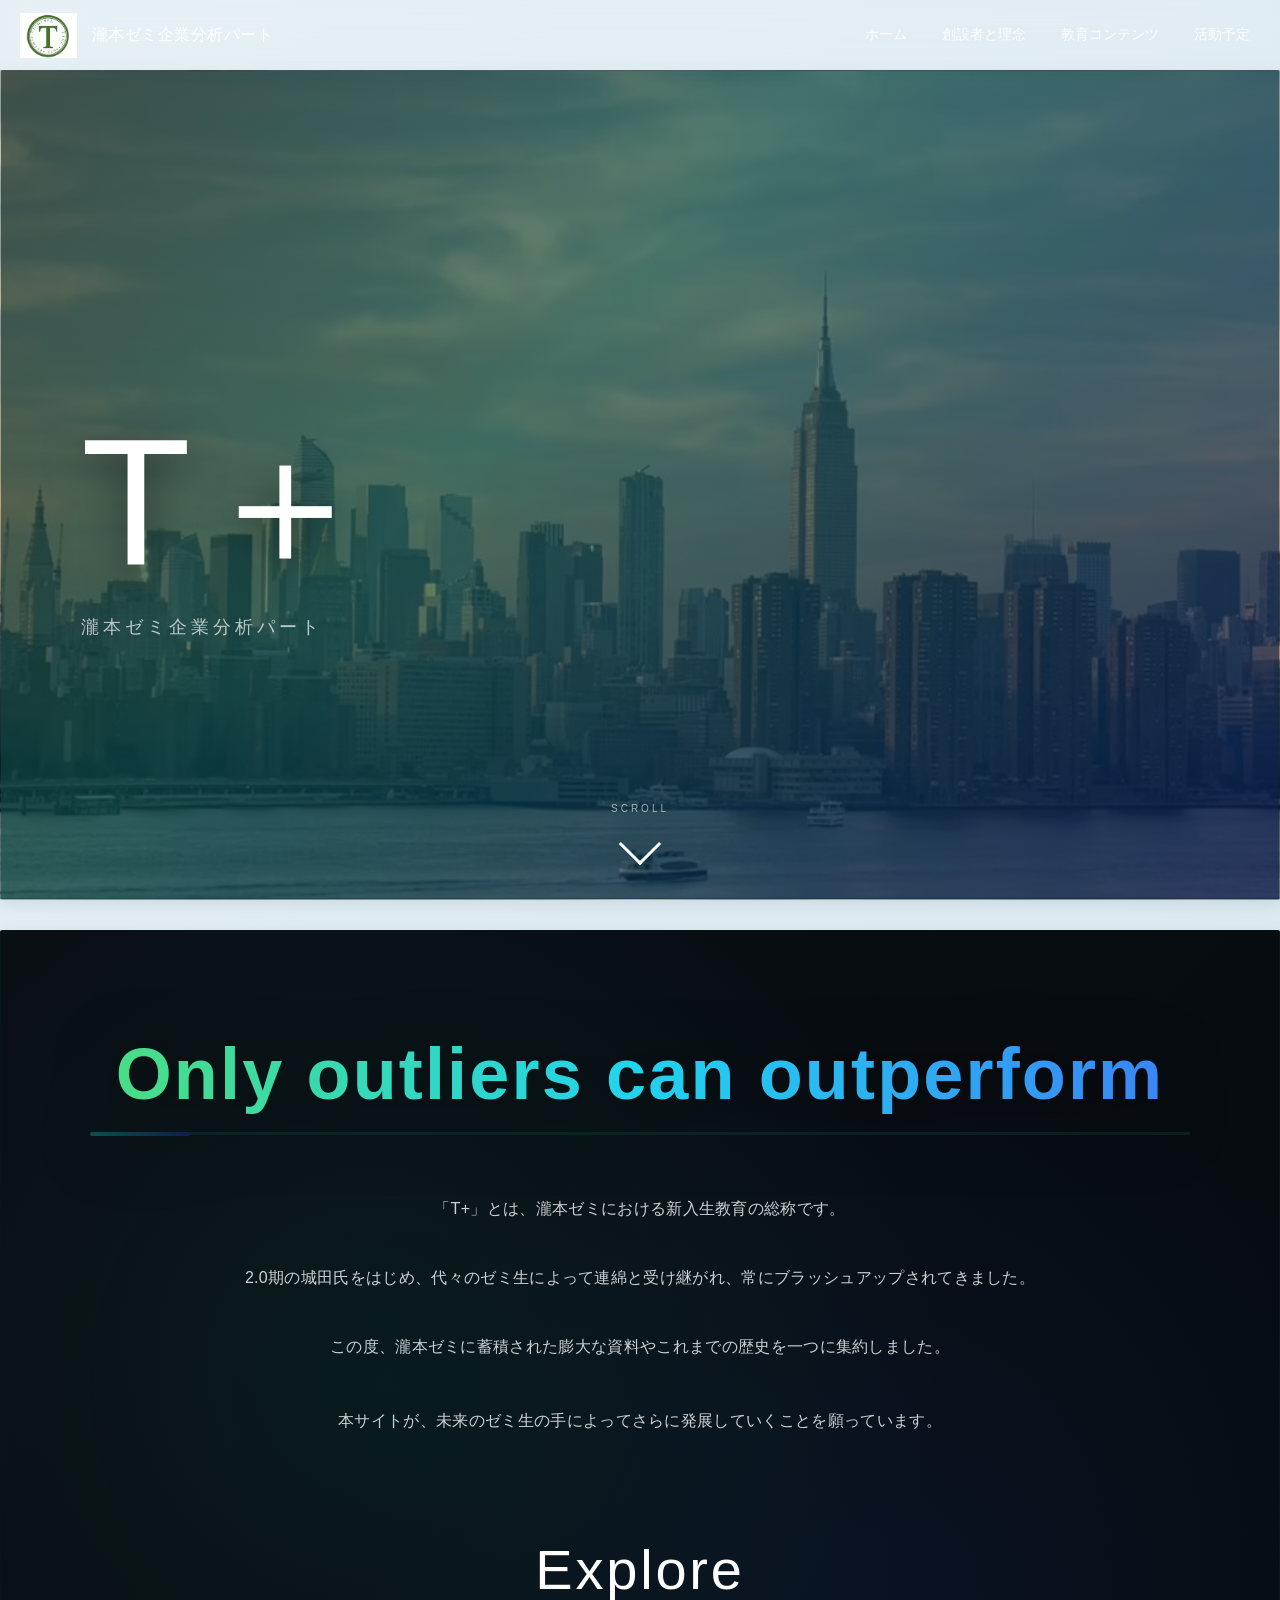
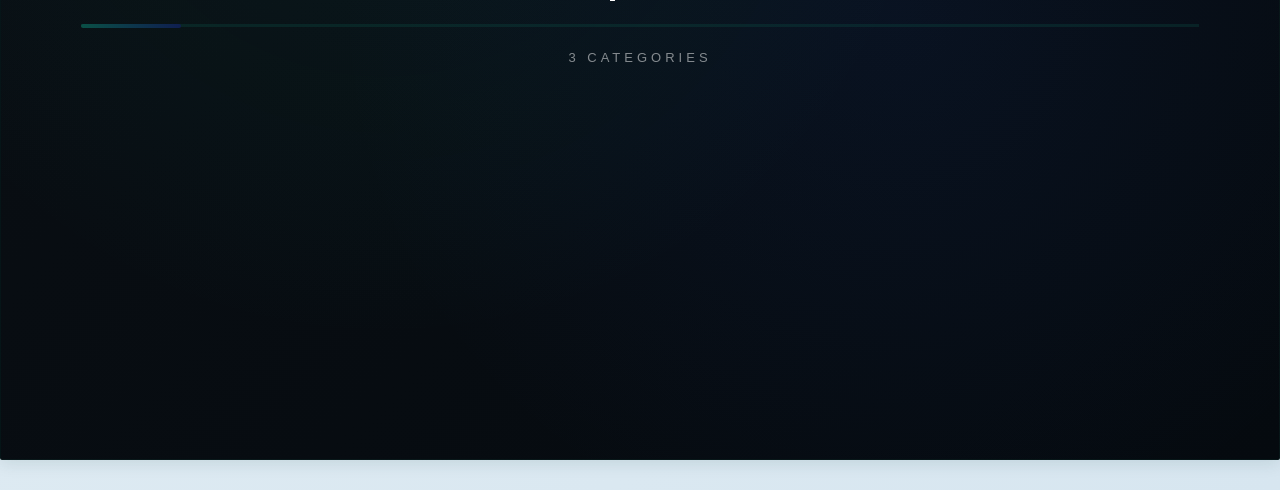
==== commit 354cd1f7: "Make header transparent with white text on homepage only Co-Authored-By: Claude Opus 4.6 <noreply@an" ====
--- a/index.html
+++ b/index.html
@@ -8,7 +8,7 @@
 </head>
 <body>
     <!-- ヘッダー -->
-    <header class="site-header">
+    <header class="site-header header-transparent">
         <div class="header-container">
             <a href="index.html" class="header-logo">
                 <img src="logo.png" alt="瀧本ゼミ T＋" class="logo-image">
--- a/style.css
+++ b/style.css
@@ -152,6 +152,28 @@
             width: 100%;
         }
 
+        /* ヘッダー透明版（ホームページ専用） */
+        .header-transparent {
+            background: transparent;
+            box-shadow: none;
+        }
+
+        .header-transparent .logo-text {
+            color: white;
+        }
+
+        .header-transparent .header-nav a {
+            color: rgba(255, 255, 255, 0.9);
+        }
+
+        .header-transparent .header-nav a::after {
+            background: white;
+        }
+
+        .header-transparent .header-nav a:hover {
+            color: white;
+        }
+
         /* サイドバー */
         .sidebar {
             position: fixed;
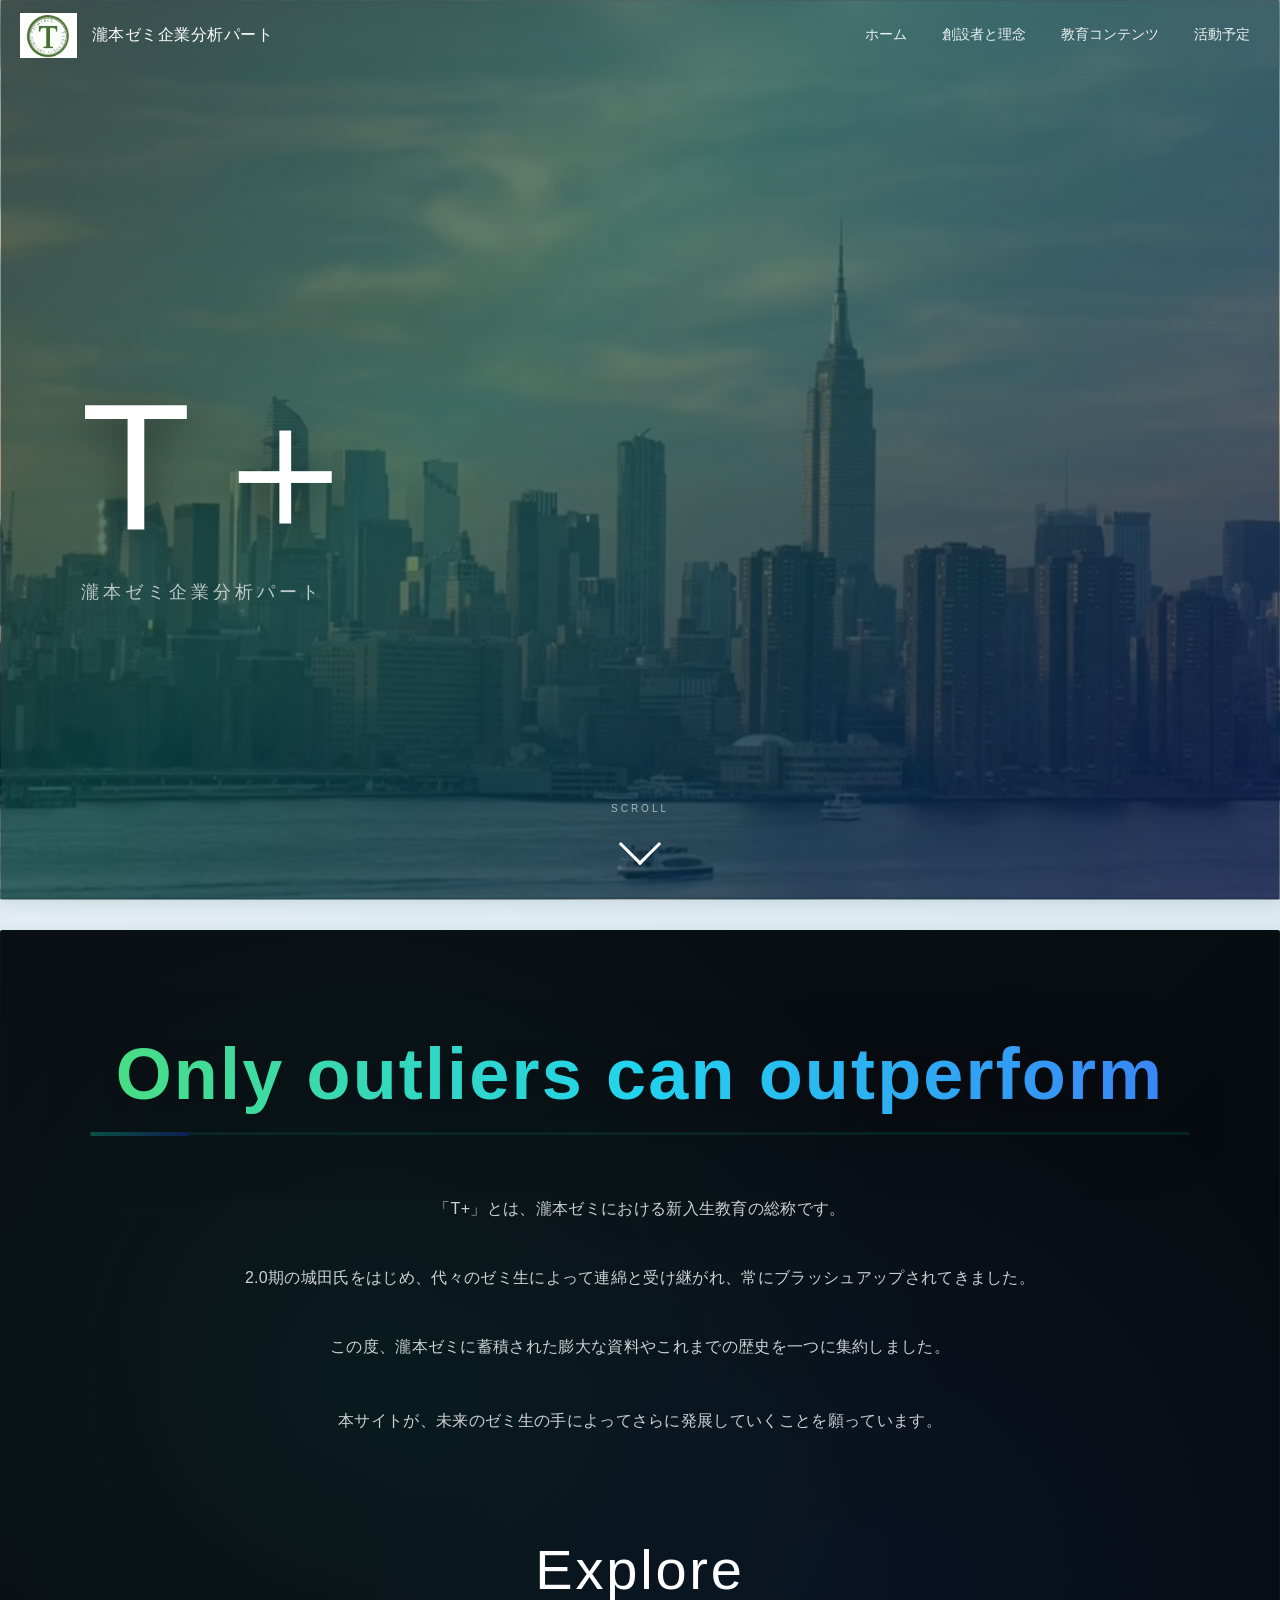
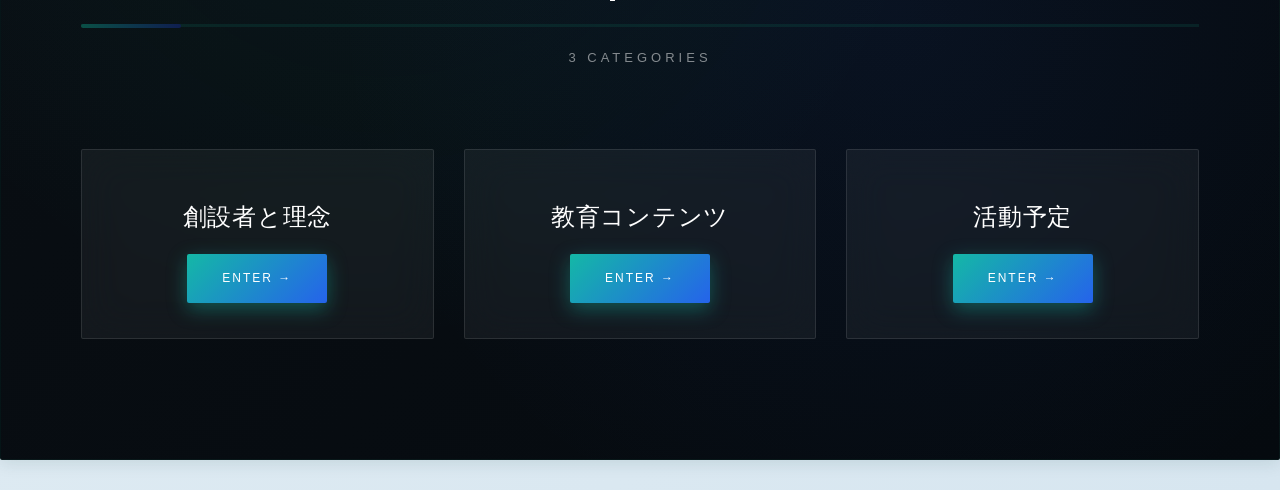
==== commit d36894d4: "Extend hero section to full viewport height from top of page Co-Authored-By: Claude Opus 4.6 <norepl" ====
--- a/index.html
+++ b/index.html
@@ -24,7 +24,7 @@
     </header>
 
     <!-- メインコンテンツ -->
-    <main class="main-content">
+    <main class="main-content main-content-home">
         <!-- ヒーローセクション -->
         <section class="hero-section">
             <div class="hero-title-wrapper">
--- a/style.css
+++ b/style.css
@@ -323,6 +323,10 @@
             margin-top: 70px;
         }
 
+        .main-content-home {
+            margin-top: 0;
+        }
+
         .main-content.with-sidebar {
             margin-left: 260px;
         }
@@ -381,7 +385,7 @@
         /* ヒーローセクション */
         .hero-section {
             position: relative;
-            height: calc(100vh - 70px);
+            height: 100vh;
             background: url('hero-bg.jpg') center/cover;
             display: flex;
             align-items: center;
@@ -1538,6 +1542,10 @@
                 margin-top: 60px;
             }
 
+            .main-content-home {
+                margin-top: 0;
+            }
+
             .main-content.with-sidebar {
                 margin-left: 0;
             }
@@ -1548,7 +1556,7 @@
 
             .hero-section {
                 padding: 30px 20px;
-                height: calc(70vh - 60px);
+                height: 100vh;
             }
 
             .hero-main-title {
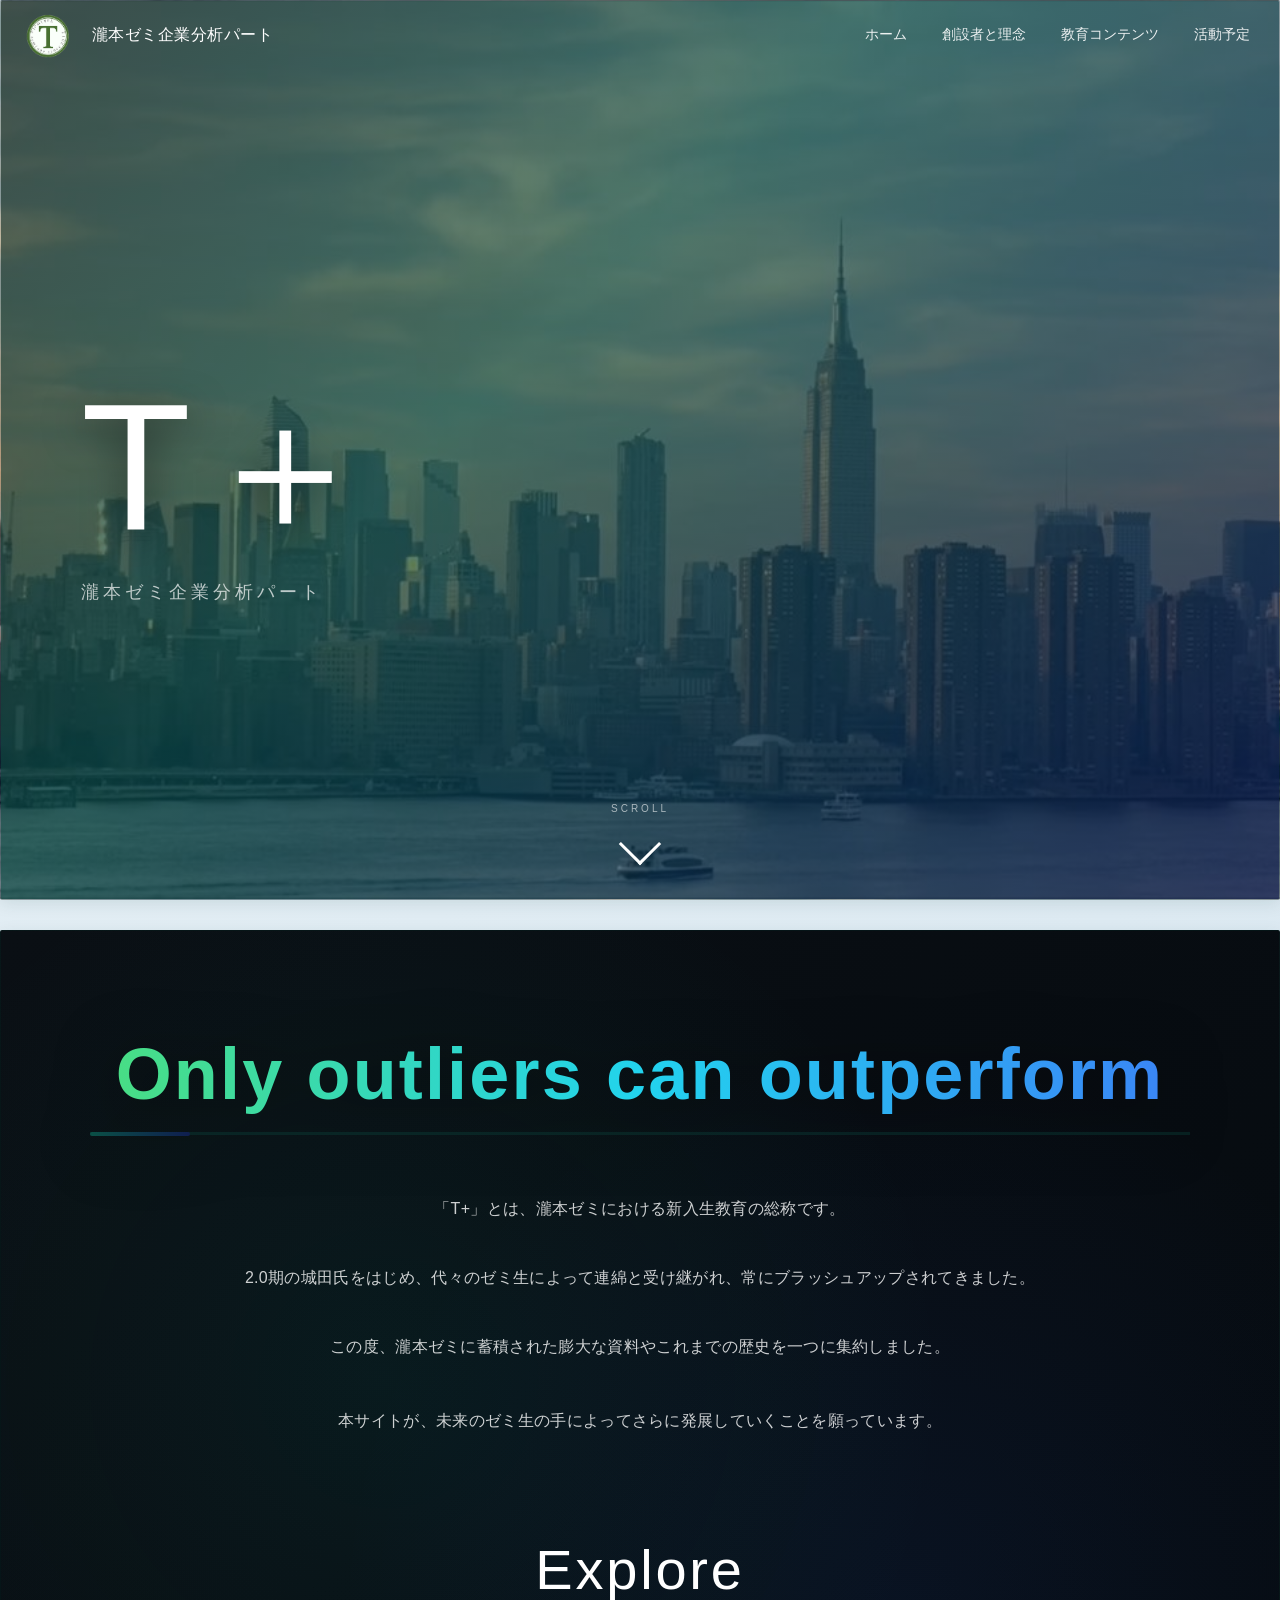
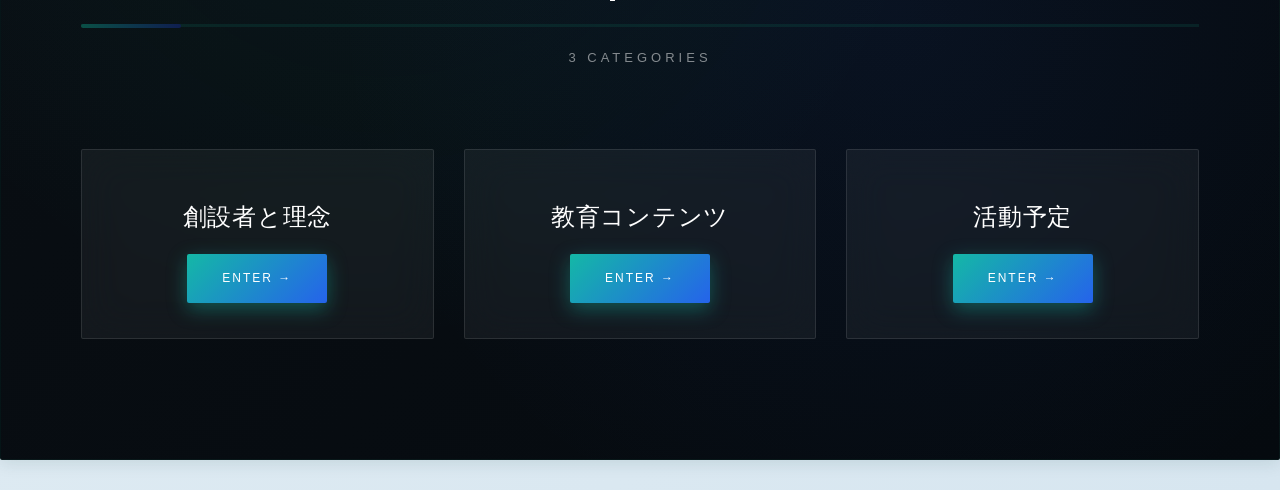
==== commit f383abc1: "Add back-to-top button in bottom-right corner with smooth scroll Co-Authored-By: Claude Opus 4.6 <no" ====
--- a/index.html
+++ b/index.html
@@ -77,6 +77,11 @@
         </section>
     </main>
 
+    <!-- ページトップボタン -->
+    <button id="back-to-top" class="back-to-top">
+        <span>↑</span>
+    </button>
+
     <script src="script.js"></script>
 </body>
 </html>
--- a/style.css
+++ b/style.css
@@ -154,8 +154,9 @@
 
         /* ヘッダー透明版（ホームページ専用） */
         .header-transparent {
-            background: transparent;
-            box-shadow: none;
+            background: transparent !important;
+            backdrop-filter: none !important;
+            box-shadow: none !important;
         }
 
         .header-transparent .logo-text {
@@ -1418,6 +1419,53 @@
             scroll-behavior: smooth;
         }
 
+        /* ページトップボタン */
+        .back-to-top {
+            position: fixed;
+            bottom: 40px;
+            right: 40px;
+            width: 50px;
+            height: 50px;
+            background: linear-gradient(135deg, rgba(10, 80, 70, 0.9) 0%, rgba(15, 30, 80, 0.9) 100%);
+            color: white;
+            border: none;
+            border-radius: 50%;
+            font-size: 24px;
+            cursor: pointer;
+            opacity: 0;
+            visibility: hidden;
+            transition: all 0.3s ease;
+            box-shadow: 0 4px 12px rgba(0, 0, 0, 0.3);
+            z-index: 999;
+            display: flex;
+            align-items: center;
+            justify-content: center;
+        }
+
+        .back-to-top.visible {
+            opacity: 1;
+            visibility: visible;
+        }
+
+        .back-to-top:hover {
+            transform: translateY(-5px);
+            box-shadow: 0 6px 20px rgba(0, 0, 0, 0.4);
+        }
+
+        .back-to-top span {
+            line-height: 1;
+        }
+
+        @media (max-width: 768px) {
+            .back-to-top {
+                bottom: 20px;
+                right: 20px;
+                width: 45px;
+                height: 45px;
+                font-size: 20px;
+            }
+        }
+
         .person-card {
             background: linear-gradient(135deg, rgba(245, 250, 252, 1) 0%, rgba(240, 248, 252, 1) 100%);
             border: 2px solid rgba(10, 80, 70, 0.2);
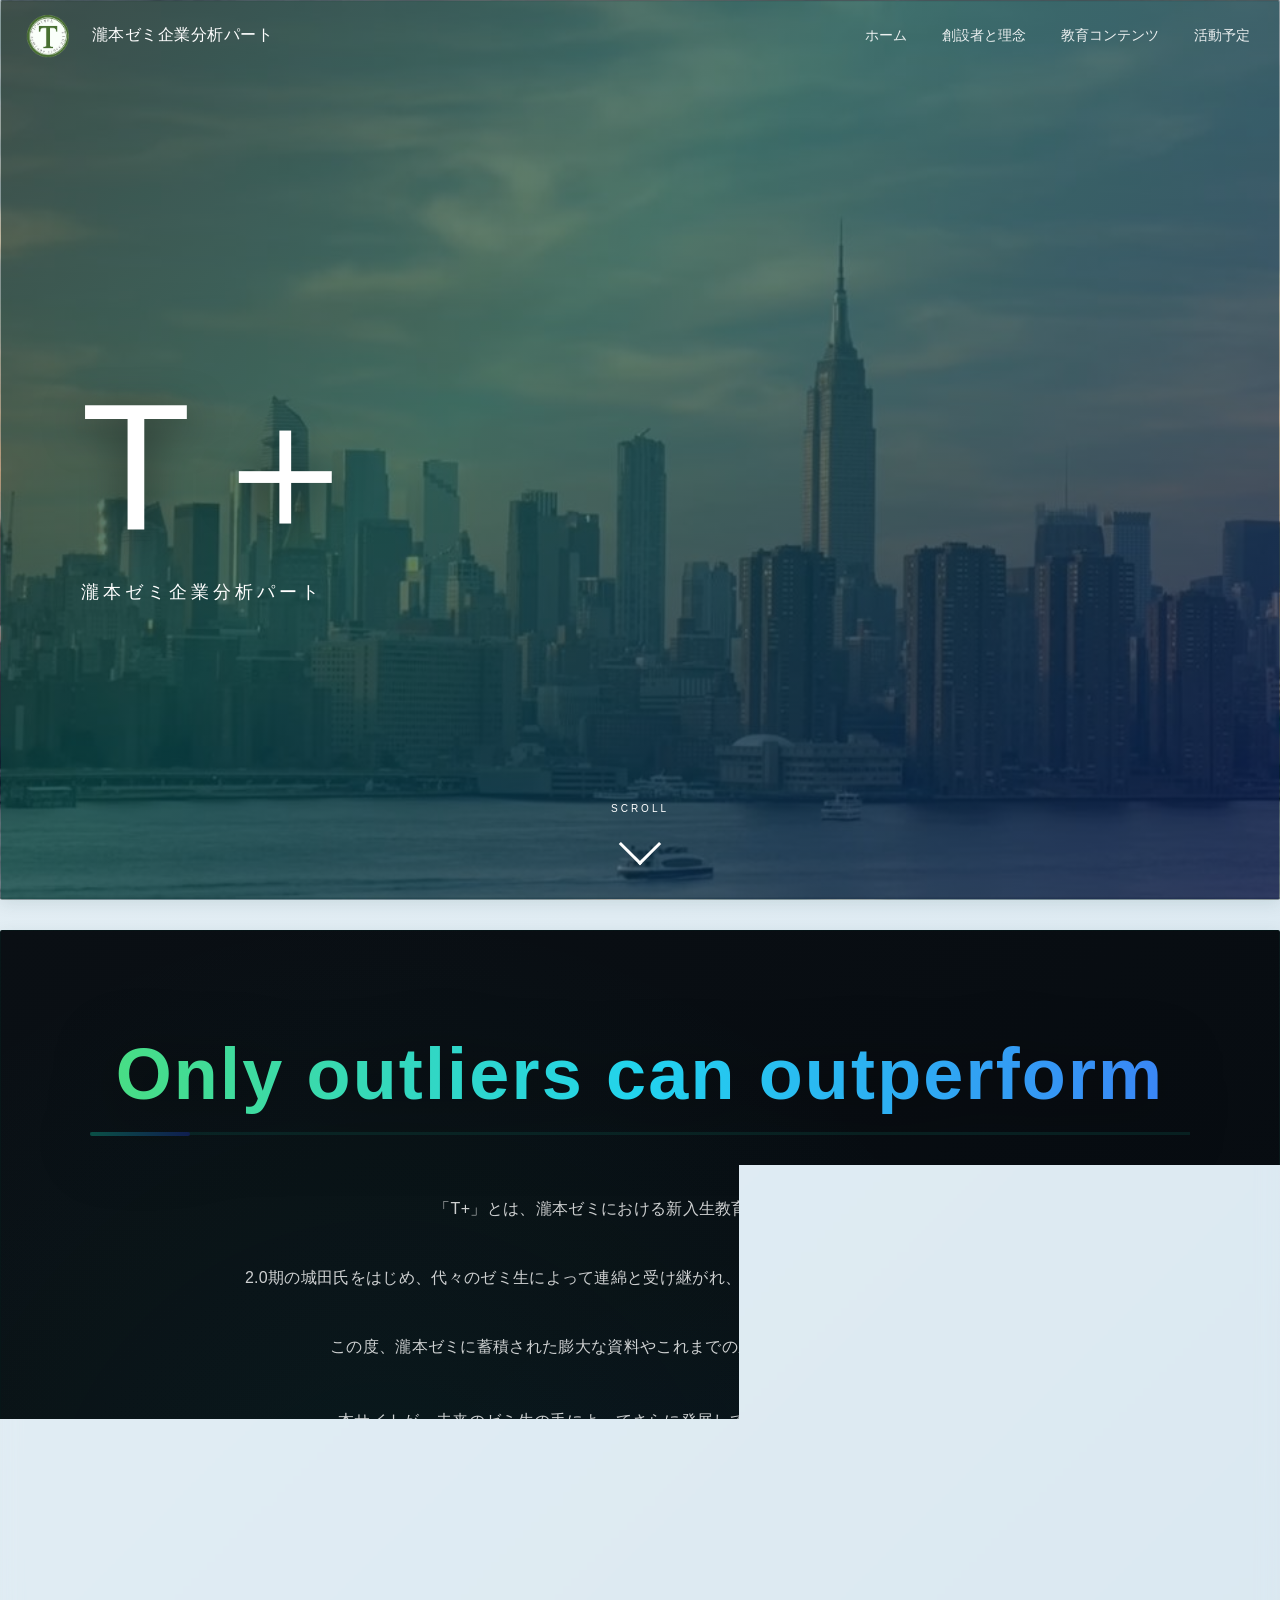
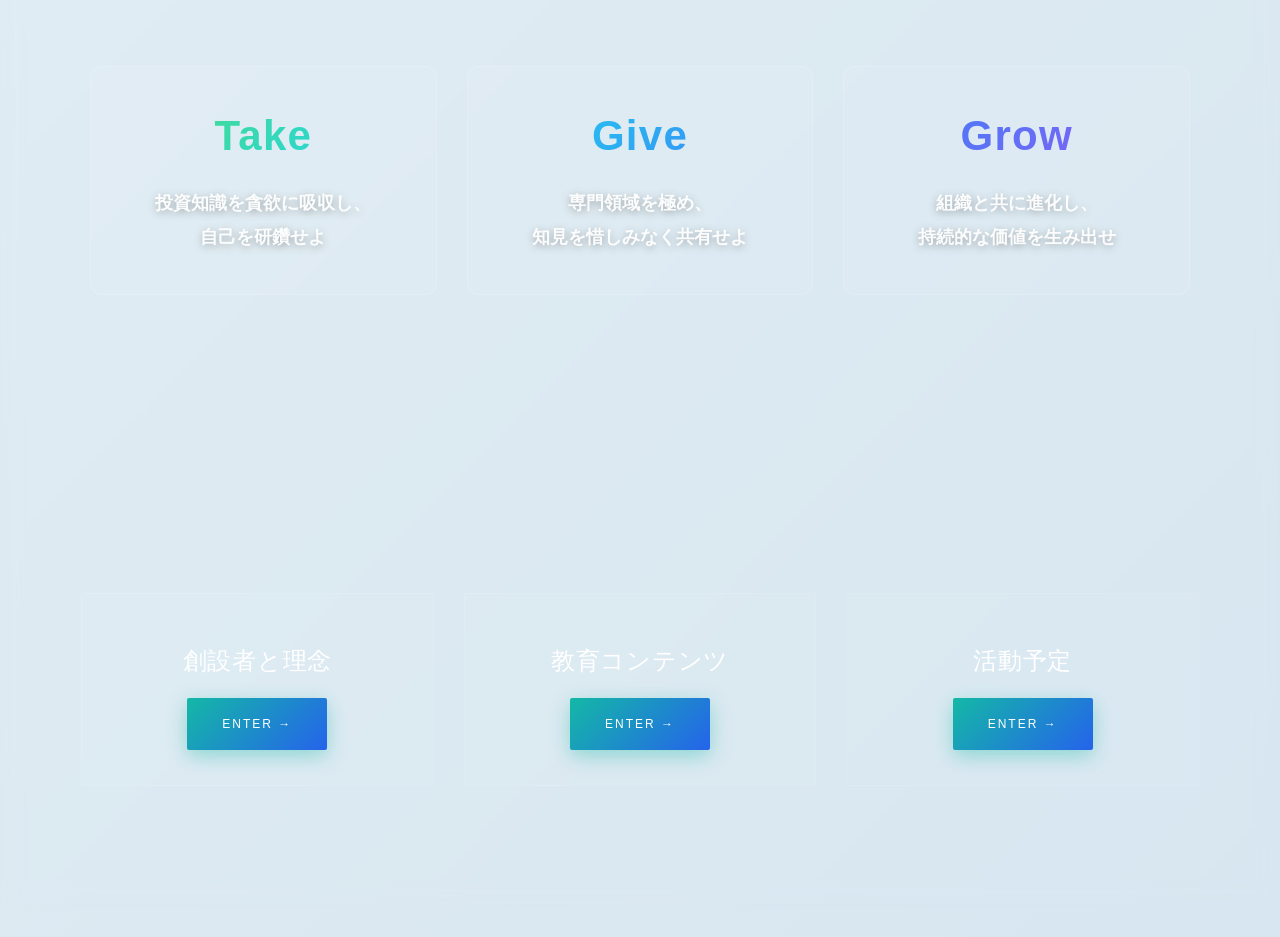
==== commit 62a0cc30: "教育コンテンツの大幅改善とデザイン最適化 【教育コンテンツ】 - アコーディオン機能追加（7セクションを折りたたみ） - 詳細展開ボタン追加（事例を表示/非表示） - 視認性大幅改善（文字サイズ17p" ====
--- a/index.html
+++ b/index.html
@@ -8,7 +8,7 @@
 </head>
 <body>
     <!-- ヘッダー -->
-    <header class="site-header header-transparent">
+    <header class="site-header header-transparent" id="home-header">
         <div class="header-container">
             <a href="index.html" class="header-logo">
                 <img src="logo.png" alt="瀧本ゼミ T＋" class="logo-image">
@@ -50,6 +50,24 @@
                 </div>
             </div>
 
+            <div class="responsibility-section scroll-fade">
+                <h2 class="responsibility-title">ゼミ生の責務</h2>
+                <div class="responsibility-content">
+                    <div class="responsibility-item scroll-fade scroll-fade-delay-1">
+                        <h3>Take</h3>
+                        <p>投資知識を貪欲に吸収し、<br>自己を研鑽せよ</p>
+                    </div>
+                    <div class="responsibility-item scroll-fade scroll-fade-delay-2">
+                        <h3>Give</h3>
+                        <p>専門領域を極め、<br>知見を惜しみなく共有せよ</p>
+                    </div>
+                    <div class="responsibility-item scroll-fade scroll-fade-delay-3">
+                        <h3>Grow</h3>
+                        <p>組織と共に進化し、<br>持続的な価値を生み出せ</p>
+                    </div>
+                </div>
+            </div>
+
             <div class="nav-explore scroll-fade">
                 <h2>Explore</h2>
                 <p class="nav-section-subtitle">3 Categories</p>
--- a/style.css
+++ b/style.css
@@ -32,6 +32,24 @@
             font-weight: 400;
         }
 
+        /* ページトランジション */
+        .page-transition-overlay {
+            position: fixed;
+            top: 0;
+            left: 0;
+            width: 100%;
+            height: 100%;
+            background: linear-gradient(135deg, rgba(20, 40, 30, 0.98) 0%, rgba(10, 80, 70, 0.95) 40%, rgba(15, 30, 80, 0.98) 100%);
+            z-index: 9999;
+            pointer-events: none;
+            opacity: 1;
+            transition: opacity 0.35s cubic-bezier(0.4, 0, 0.2, 1);
+        }
+
+        .page-transition-overlay.fade-out {
+            opacity: 0;
+        }
+
         /* タイポグラフィ - 大胆なコントラスト */
         h1 {
             font-size: clamp(28px, 5vw, 48px);
@@ -81,14 +99,22 @@
             padding: 0;
         }
 
+        .site-header.header-transparent:not(#home-header) {
+            background: linear-gradient(135deg, rgba(20, 40, 30, 0.85) 0%, rgba(10, 80, 70, 0.75) 40%, rgba(15, 30, 80, 0.85) 100%), url('hero-bg.jpg') center/cover;
+        }
+
         .header-container {
             max-width: 100%;
             margin: 0;
             padding: 0 30px 0 20px;
             display: flex;
-            justify-content: space-between;
+            justify-content: flex-end;
             align-items: center;
             height: 70px;
+        }
+
+        #home-header .header-container {
+            justify-content: space-between;
         }
 
         .header-logo {
@@ -157,6 +183,7 @@
             background: transparent !important;
             backdrop-filter: none !important;
             box-shadow: none !important;
+            transition: opacity 0.3s ease;
         }
 
         .header-transparent .logo-text {
@@ -177,11 +204,11 @@
 
         /* サイドバー */
         .sidebar {
-            position: fixed;
+            position: absolute;
             left: 0;
-            top: 70px;
+            top: calc(max(33vh, 300px));
             width: 260px;
-            height: calc(100vh - 70px);
+            min-height: calc(100vh - max(33vh, 300px));
             background: linear-gradient(180deg, rgba(15, 35, 45, 0.95) 0%, rgba(10, 25, 35, 0.98) 100%);
             backdrop-filter: blur(10px);
             color: white;
@@ -190,11 +217,54 @@
             z-index: 50;
             box-shadow: 4px 0 20px rgba(0, 0, 0, 0.3);
             display: none;
-            transition: none;
+            transition: transform 0.3s ease;
         }
 
         .sidebar.active {
             display: block;
+            transform: translateX(0);
+        }
+
+        .sidebar.active.hidden {
+            transform: translateX(-100%);
+        }
+
+        .sidebar-toggle {
+            position: absolute;
+            top: calc(max(33vh, 300px) + 20px);
+            left: 220px;
+            width: 36px;
+            height: 36px;
+            background: rgba(255, 255, 255, 0.1);
+            border: 1px solid rgba(255, 255, 255, 0.3);
+            border-radius: 6px;
+            color: white;
+            font-size: 16px;
+            cursor: pointer;
+            display: flex;
+            align-items: center;
+            justify-content: center;
+            transition: left 0.3s ease, background 0.3s ease, transform 0.3s ease;
+            z-index: 1001;
+        }
+
+        .sidebar-toggle:hover {
+            background: rgba(255, 255, 255, 0.2);
+            border-color: rgba(255, 255, 255, 0.5);
+            transform: scale(1.1);
+        }
+
+        .sidebar-toggle .toggle-arrow {
+            line-height: 1;
+            transition: transform 0.3s;
+        }
+
+        /* サイドバーが閉じている時のボタン */
+        body.sidebar-closed .sidebar-toggle {
+            left: 20px;
+            background: rgba(10, 80, 70, 0.95);
+            border-color: rgba(10, 80, 70, 1);
+            box-shadow: 0 4px 12px rgba(0, 0, 0, 0.3);
         }
 
         .sidebar-resizer {
@@ -330,6 +400,12 @@
 
         .main-content.with-sidebar {
             margin-left: 260px;
+            margin-top: 0;
+            transition: margin-left 0.3s ease;
+        }
+
+        .main-content.with-sidebar.sidebar-closed {
+            margin-left: 0;
         }
 
         .content-inner {
@@ -348,6 +424,16 @@
             align-items: center;
             justify-content: center;
             overflow: hidden;
+        }
+
+        .with-sidebar .page-hero {
+            margin-left: -260px;
+            width: calc(100% + 260px);
+        }
+
+        .with-sidebar.sidebar-closed .page-hero {
+            margin-left: 0;
+            width: 100%;
         }
 
         .page-hero::before {
@@ -544,6 +630,126 @@
 
             .message-text {
                 gap: 15px;
+            }
+        }
+
+        /* ゼミ生の責務セクション */
+        .responsibility-section {
+            margin-top: 80px;
+            max-width: 1100px;
+            margin-left: auto;
+            margin-right: auto;
+            position: relative;
+            z-index: 1;
+        }
+
+        .responsibility-title {
+            text-align: center;
+            font-size: clamp(36px, 5vw, 48px);
+            font-weight: 800;
+            background: linear-gradient(90deg, #4ADE80 0%, #22D3EE 50%, #3B82F6 100%);
+            -webkit-background-clip: text;
+            -webkit-text-fill-color: transparent;
+            background-clip: text;
+            margin-bottom: 50px;
+            letter-spacing: 0.05em;
+            font-family: 'Helvetica Neue', Helvetica, Arial, sans-serif;
+            filter: drop-shadow(0 6px 30px rgba(0, 0, 0, 0.5));
+        }
+
+        .responsibility-content {
+            display: grid;
+            grid-template-columns: repeat(3, 1fr);
+            gap: 30px;
+        }
+
+        .responsibility-item {
+            background: rgba(255, 255, 255, 0.08);
+            backdrop-filter: blur(15px);
+            padding: 40px 30px;
+            border-radius: 12px;
+            border: 1px solid rgba(255, 255, 255, 0.15);
+            transition: all 0.4s cubic-bezier(0.4, 0, 0.2, 1);
+            position: relative;
+            overflow: hidden;
+        }
+
+        .responsibility-item::before {
+            content: '';
+            position: absolute;
+            top: 0;
+            left: 0;
+            right: 0;
+            height: 3px;
+            background: linear-gradient(90deg, #4ADE80 0%, #22D3EE 100%);
+            opacity: 0;
+            transition: opacity 0.4s;
+        }
+
+        .responsibility-item:hover::before {
+            opacity: 1;
+        }
+
+        .responsibility-item:hover {
+            transform: translateY(-10px);
+            background: rgba(255, 255, 255, 0.12);
+            border-color: rgba(255, 255, 255, 0.25);
+            box-shadow: 0 20px 50px rgba(0, 0, 0, 0.4);
+        }
+
+        .responsibility-item h3 {
+            color: white;
+            font-size: 22px;
+            font-weight: 600;
+            margin: 0 0 15px 0;
+            text-align: center;
+            letter-spacing: 0.03em;
+            font-family: 'Helvetica Neue', Helvetica, Arial, sans-serif;
+        }
+
+        .responsibility-item p {
+            color: rgba(255, 255, 255, 0.8);
+            font-size: 15px;
+            line-height: 1.8;
+            margin: 0;
+            text-align: center;
+            font-family: 'Helvetica Neue', Helvetica, Arial, sans-serif;
+        }
+
+        @media (max-width: 1024px) {
+            .responsibility-section {
+                margin-top: 60px;
+            }
+
+            .responsibility-content {
+                grid-template-columns: 1fr;
+                gap: 20px;
+            }
+
+            .responsibility-item {
+                padding: 30px 25px;
+            }
+        }
+
+        @media (max-width: 768px) {
+            .responsibility-section {
+                margin-top: 50px;
+            }
+
+            .responsibility-title {
+                margin-bottom: 35px;
+            }
+
+            .responsibility-item {
+                padding: 25px 20px;
+            }
+
+            .responsibility-item h3 {
+                font-size: 20px;
+            }
+
+            .responsibility-item p {
+                font-size: 14px;
             }
         }
 
@@ -1788,7 +1994,7 @@
             color: rgba(15, 35, 45, 1);
             font-size: 22px;
             font-weight: 700;
-            margin-bottom: 15px;
+            margin-bottom: 20px;
             margin-top: 0;
         }
 
@@ -1798,19 +2004,25 @@
             margin-bottom: 20px;
         }
 
-        .reference-placeholder {
-            background: white;
-            border: 2px dashed #FFC107;
+        .book-grid {
+            display: grid;
+            grid-template-columns: repeat(auto-fill, minmax(150px, 1fr));
+            gap: 20px;
+            margin-top: 20px;
+        }
+
+        .book-cover {
+            width: 100%;
+            height: auto;
             border-radius: 8px;
-            padding: 25px;
-            text-align: center;
-        }
-
-        .reference-placeholder p {
-            color: #F59E0B;
-            font-weight: 600;
-            font-size: 15px;
-            margin: 0;
+            box-shadow: 0 4px 12px rgba(0, 0, 0, 0.2);
+            transition: all 0.3s;
+            cursor: pointer;
+        }
+
+        .book-cover:hover {
+            transform: translateY(-5px) scale(1.02);
+            box-shadow: 0 8px 20px rgba(0, 0, 0, 0.3);
         }
 
         @media (max-width: 768px) {
@@ -1823,12 +2035,9 @@
                 font-size: 18px;
             }
 
-            .reference-placeholder {
-                padding: 20px;
-            }
-
-            .reference-placeholder p {
-                font-size: 13px;
+            .book-grid {
+                grid-template-columns: repeat(auto-fill, minmax(120px, 1fr));
+                gap: 15px;
             }
         }
 
@@ -1907,3 +2116,598 @@
                 font-size: 14px;
             }
         }
+
+
+/* ==============================================
+   highlight-box 超強力上書き：全要素を白か蛍光緑に
+   ============================================== */
+
+/* 全要素をデフォルトで純白に */
+.highlight-box,
+.highlight-box *,
+.highlight-box h1,
+.highlight-box h2,
+.highlight-box h3,
+.highlight-box h4,
+.highlight-box h5,
+.highlight-box p,
+.highlight-box span,
+.highlight-box div,
+.highlight-box li,
+.highlight-box ul,
+.highlight-box ol,
+.highlight-box td,
+.highlight-box th {
+    color: #FFFFFF !important;
+    background: none !important;
+    -webkit-text-fill-color: #FFFFFF !important;
+    background-clip: unset !important;
+    -webkit-background-clip: unset !important;
+}
+
+/* 見出しは蛍光緑 */
+.highlight-box h1,
+.highlight-box h2,
+.highlight-box h3,
+.highlight-box h4,
+.highlight-box h5,
+.content-inner .highlight-box h1,
+.content-inner .highlight-box h2,
+.content-inner .highlight-box h3,
+.content-inner .highlight-box h4,
+.content-inner .highlight-box h5 {
+    color: #6EE7B7 !important;
+    -webkit-text-fill-color: #6EE7B7 !important;
+    text-shadow: 0 0 20px rgba(110, 231, 183, 0.6), 0 3px 10px rgba(0, 0, 0, 0.5) !important;
+    font-weight: 700 !important;
+}
+
+/* strongは明るい蛍光緑 */
+.highlight-box strong {
+    color: #A7F3D0 !important;
+    -webkit-text-fill-color: #A7F3D0 !important;
+    font-weight: 700 !important;
+    text-shadow: 0 0 15px rgba(167, 243, 208, 0.6) !important;
+}
+
+/* リンクも蛍光緑 */
+.highlight-box a {
+    color: #6EE7B7 !important;
+    -webkit-text-fill-color: #6EE7B7 !important;
+    text-decoration: underline !important;
+    text-shadow: 0 0 10px rgba(110, 231, 183, 0.4) !important;
+}
+
+.highlight-box a:hover {
+    color: #A7F3D0 !important;
+    -webkit-text-fill-color: #A7F3D0 !important;
+}
+
+/* 背景を最暗に */
+.highlight-box {
+    background: linear-gradient(135deg, #041f1b 0%, #052e29 50%, #0a1a3a 100%) !important;
+}
+
+/* 子孫全てを強制的に白に（最終手段） */
+.highlight-box > *,
+.highlight-box > * > *,
+.highlight-box > * > * > *,
+.highlight-box > * > * > * > * {
+    color: #FFFFFF !important;
+    -webkit-text-fill-color: #FFFFFF !important;
+}
+
+/* 見出し・strong・aだけ蛍光緑（最優先） */
+.highlight-box h1,
+.highlight-box h2,
+.highlight-box h3,
+.highlight-box h4,
+.highlight-box h5 {
+    color: #6EE7B7 !important;
+    -webkit-text-fill-color: #6EE7B7 !important;
+}
+
+.highlight-box strong {
+    color: #A7F3D0 !important;
+    -webkit-text-fill-color: #A7F3D0 !important;
+}
+
+.highlight-box a {
+    color: #6EE7B7 !important;
+    -webkit-text-fill-color: #6EE7B7 !important;
+}
+
+/* ==============================================
+   緊急：全ての緑背景要素の文字を白に
+   ============================================== */
+
+/* サイドバー（緑背景） */
+.sidebar,
+.sidebar *:not(a):not(strong) {
+    color: #FFFFFF !important;
+}
+
+.sidebar a {
+    color: rgba(255, 255, 255, 0.9) !important;
+}
+
+.sidebar a:hover,
+.sidebar a.active {
+    color: #6EE7B7 !important;
+}
+
+/* ページヒーロー（緑背景） */
+.page-hero,
+.page-hero * {
+    color: #FFFFFF !important;
+}
+
+/* ホームのヒーロー（緑背景） */
+.hero-section,
+.hero-section * {
+    color: #FFFFFF !important;
+}
+
+/* タイムラインの活動バー（緑背景） */
+.activity-shinkan,
+.activity-shinkan * {
+    color: #FFFFFF !important;
+}
+
+.activity-education,
+.activity-education * {
+    color: #FFFFFF !important;
+}
+
+/* 全ての緑系背景要素 */
+[style*="background: rgba(10,"],
+[style*="background: rgba(15,"],
+[class*="highlight"] {
+    color: #FFFFFF !important;
+}
+
+[style*="background: rgba(10,"] *:not(strong):not(a):not(h1):not(h2):not(h3),
+[style*="background: rgba(15,"] *:not(strong):not(a):not(h1):not(h2):not(h3),
+[class*="highlight"] *:not(strong):not(a):not(h1):not(h2):not(h3) {
+    color: #FFFFFF !important;
+}
+
+/* ==============================================
+   最終防衛線：highlight-box内の色指定を全て上書き
+   ============================================== */
+
+/* .content-inner内のhighlight-boxの全要素 */
+.content-inner .highlight-box *:not(h1):not(h2):not(h3):not(h4):not(h5):not(strong):not(a) {
+    color: #FFFFFF !important;
+    -webkit-text-fill-color: #FFFFFF !important;
+    background: none !important;
+    background-image: none !important;
+    background-clip: unset !important;
+    -webkit-background-clip: unset !important;
+}
+
+/* section内のhighlight-boxの全要素 */
+section .highlight-box *:not(h1):not(h2):not(h3):not(h4):not(h5):not(strong):not(a) {
+    color: #FFFFFF !important;
+    -webkit-text-fill-color: #FFFFFF !important;
+    background: none !important;
+    background-image: none !important;
+    background-clip: unset !important;
+    -webkit-background-clip: unset !important;
+}
+
+/* accordion-content内のhighlight-boxの全要素 */
+.accordion-content .highlight-box *:not(h1):not(h2):not(h3):not(h4):not(h5):not(strong):not(a) {
+    color: #FFFFFF !important;
+    -webkit-text-fill-color: #FFFFFF !important;
+    background: none !important;
+    background-image: none !important;
+    background-clip: unset !important;
+    -webkit-background-clip: unset !important;
+}
+
+/* 全てのdiv, p, span, liなどを個別に指定 */
+.highlight-box div:not([class*="highlight"]),
+.highlight-box p:not(:has(strong)):not(:has(a)),
+.highlight-box span:not(strong):not(.item-number),
+.highlight-box li:not(:has(strong)):not(:has(a)),
+.highlight-box td,
+.highlight-box th {
+    color: #FFFFFF !important;
+    -webkit-text-fill-color: #FFFFFF !important;
+}
+
+/* ==============================================
+   ゼミ生の責務：Take/Give/Growをグラデーション文字に
+   ============================================== */
+
+.responsibility-item h3 {
+    background: linear-gradient(135deg, #4ADE80 0%, #22D3EE 100%);
+    -webkit-background-clip: text;
+    -webkit-text-fill-color: transparent;
+    background-clip: text;
+    font-size: clamp(32px, 5vw, 42px);
+    font-weight: 900;
+    margin-bottom: 20px;
+    text-shadow: none;
+}
+
+/* 各アイテムで異なるグラデーション */
+.responsibility-item:nth-child(1) h3 {
+    background: linear-gradient(135deg, #4ADE80 0%, #22D3EE 100%);
+    -webkit-background-clip: text;
+    -webkit-text-fill-color: transparent;
+    background-clip: text;
+}
+
+.responsibility-item:nth-child(2) h3 {
+    background: linear-gradient(135deg, #22D3EE 0%, #3B82F6 100%);
+    -webkit-background-clip: text;
+    -webkit-text-fill-color: transparent;
+    background-clip: text;
+}
+
+.responsibility-item:nth-child(3) h3 {
+    background: linear-gradient(135deg, #3B82F6 0%, #8B5CF6 100%);
+    -webkit-background-clip: text;
+    -webkit-text-fill-color: transparent;
+    background-clip: text;
+}
+
+/* ホバー時にグラデーションを少し動かす */
+.responsibility-item:hover h3 {
+    background-size: 200% 100%;
+    animation: gradientShift 2s ease infinite;
+}
+
+@keyframes gradientShift {
+    0%, 100% {
+        background-position: 0% 50%;
+    }
+    50% {
+        background-position: 100% 50%;
+    }
+}
+
+/* 本文は通常の黒文字 */
+.responsibility-item p {
+    color: rgba(25, 30, 40, 1) !important;
+    font-size: clamp(16px, 2vw, 18px);
+    font-weight: 600;
+    line-height: 1.9;
+}
+
+/* ==============================================
+   ゼミ生の責務：説明文を白文字に
+   ============================================== */
+
+.responsibility-item p {
+    color: rgba(255, 255, 255, 0.95) !important;
+    font-size: clamp(16px, 2vw, 18px);
+    font-weight: 600;
+    line-height: 1.9;
+    text-shadow: 0 2px 8px rgba(0, 0, 0, 0.3);
+}
+
+/* ==============================================
+   教育コンテンツ：アコーディオン機能
+   ============================================== */
+.accordion-section {
+    margin-bottom: 40px;
+    border: 3px solid rgba(10, 80, 70, 0.25);
+    border-radius: 16px;
+    overflow: hidden;
+    background: linear-gradient(135deg, rgba(255, 255, 255, 0.98) 0%, rgba(250, 252, 255, 1) 100%);
+    box-shadow: 0 6px 25px rgba(10, 60, 55, 0.12);
+    transition: all 0.3s ease;
+}
+
+.accordion-section:hover {
+    box-shadow: 0 10px 35px rgba(10, 60, 55, 0.2);
+    border-color: rgba(10, 80, 70, 0.4);
+}
+
+.accordion-section.active {
+    border-color: rgba(10, 80, 70, 0.5);
+}
+
+.accordion-header {
+    cursor: pointer;
+    padding: 30px 35px;
+    background: linear-gradient(135deg, rgba(255, 255, 255, 0.98) 0%, rgba(250, 252, 255, 1) 100%);
+    border-bottom: 2px solid rgba(10, 80, 70, 0.15);
+    position: relative;
+    user-select: none;
+    transition: all 0.3s ease;
+    display: flex;
+    align-items: center;
+    justify-content: space-between;
+    gap: 20px;
+}
+
+.accordion-header:hover {
+    background: linear-gradient(135deg, rgba(250, 252, 255, 1) 0%, rgba(245, 248, 252, 1) 100%);
+}
+
+.accordion-section.active .accordion-header {
+    background: linear-gradient(135deg, rgba(245, 250, 252, 1) 0%, rgba(240, 245, 250, 1) 100%);
+    border-bottom: 3px solid rgba(10, 80, 70, 0.4);
+}
+
+.accordion-header h2 {
+    margin: 0;
+    flex: 1;
+    color: rgba(10, 80, 70, 1);
+    font-size: clamp(22px, 3.5vw, 30px);
+    font-weight: 700;
+}
+
+.accordion-toggle-btn {
+    display: flex;
+    align-items: center;
+    gap: 12px;
+    padding: 14px 28px;
+    background: linear-gradient(135deg, rgba(245, 250, 252, 1) 0%, rgba(240, 245, 250, 1) 100%);
+    border: 2px solid rgba(10, 80, 70, 0.3);
+    border-radius: 10px;
+    color: rgba(10, 80, 70, 1);
+    font-size: 16px;
+    font-weight: 700;
+    transition: all 0.3s ease;
+    white-space: nowrap;
+}
+
+.accordion-header:hover .accordion-toggle-btn {
+    background: linear-gradient(135deg, rgba(240, 245, 250, 1) 0%, rgba(230, 240, 248, 1) 100%);
+    border-color: rgba(10, 80, 70, 0.5);
+}
+
+.accordion-toggle-icon {
+    font-size: 20px;
+    font-weight: 900;
+    transition: transform 0.4s ease;
+    color: rgba(10, 80, 70, 1);
+}
+
+.accordion-section.active .accordion-toggle-icon {
+    transform: rotate(180deg);
+}
+
+.accordion-content {
+    max-height: 0;
+    overflow: hidden;
+    transition: max-height 0.6s ease;
+    padding: 0 35px;
+}
+
+.accordion-section.active .accordion-content {
+    max-height: 50000px;
+    padding: 35px;
+    padding-top: 25px;
+}
+
+.accordion-section:not(.active) {
+    border-color: rgba(100, 116, 139, 0.3);
+    background: linear-gradient(135deg, rgba(248, 250, 252, 1) 0%, rgba(241, 245, 249, 1) 100%);
+}
+
+.accordion-section:not(.active) .accordion-header {
+    background: linear-gradient(135deg, rgba(241, 245, 249, 1) 0%, rgba(226, 232, 240, 1) 100%);
+}
+
+.accordion-section:not(.active) .accordion-toggle-btn {
+    background: linear-gradient(135deg, rgba(226, 232, 240, 0.8) 0%, rgba(203, 213, 225, 0.8) 100%);
+    border-color: rgba(100, 116, 139, 0.4);
+    color: rgba(51, 65, 85, 1);
+}
+
+.accordion-section:not(.active) .accordion-toggle-icon {
+    color: rgba(71, 85, 105, 1);
+}
+
+/* ==============================================
+   教育コンテンツ：詳細展開ボタン
+   ============================================== */
+.example-container {
+    margin-top: 20px;
+}
+
+.example-toggle-btn {
+    display: inline-flex;
+    align-items: center;
+    gap: 10px;
+    padding: 12px 24px;
+    background: linear-gradient(135deg, rgba(245, 250, 252, 1) 0%, rgba(240, 245, 250, 1) 100%);
+    border: 2px solid rgba(10, 80, 70, 0.3);
+    border-radius: 8px;
+    color: rgba(10, 80, 70, 1);
+    font-size: 15px;
+    font-weight: 700;
+    cursor: pointer;
+    transition: all 0.3s ease;
+    box-shadow: 0 2px 10px rgba(10, 60, 55, 0.1);
+}
+
+.example-toggle-btn:hover {
+    background: linear-gradient(135deg, rgba(240, 245, 250, 1) 0%, rgba(230, 240, 248, 1) 100%);
+    border-color: rgba(10, 80, 70, 0.5);
+    transform: translateY(-2px);
+    box-shadow: 0 4px 15px rgba(10, 60, 55, 0.2);
+}
+
+.example-toggle-btn .arrow {
+    transition: transform 0.3s ease;
+    font-size: 12px;
+    font-weight: 700;
+}
+
+.example-container.expanded .example-toggle-btn .arrow {
+    transform: rotate(180deg);
+}
+
+.example-content {
+    max-height: 0;
+    overflow: hidden;
+    transition: max-height 0.4s ease;
+    margin-top: 20px;
+}
+
+.example-container.expanded .example-content {
+    max-height: 2000px;
+}
+
+.example-content p {
+    padding: 20px;
+    background: linear-gradient(135deg, rgba(255, 255, 255, 1) 0%, rgba(252, 254, 255, 1) 100%);
+    border-left: 4px solid #4ADE80;
+    border-radius: 8px;
+    margin: 0;
+    color: #1a1e28;
+    font-size: 16px;
+    line-height: 1.9;
+    box-shadow: 0 2px 10px rgba(74, 222, 128, 0.1);
+}
+
+.example-content strong {
+    color: rgba(10, 80, 70, 1);
+    font-weight: 700;
+}
+
+@media (max-width: 768px) {
+    .accordion-header {
+        padding: 20px 25px;
+        flex-direction: column;
+        align-items: flex-start;
+        gap: 15px;
+    }
+    .accordion-toggle-btn {
+        width: 100%;
+        justify-content: center;
+    }
+    .accordion-content {
+        padding: 0 25px;
+    }
+    .accordion-section.active .accordion-content {
+        padding: 25px;
+        padding-top: 20px;
+    }
+}
+
+/* ==============================================
+   教育コンテンツ：視認性改善
+   ============================================== */
+body {
+    font-size: 17px;
+    line-height: 2.0;
+}
+
+.content-inner h2 {
+    color: rgba(10, 80, 70, 1);
+    font-size: clamp(24px, 3.5vw, 32px);
+    font-weight: 700;
+    margin: 50px 0 30px 0;
+    padding-bottom: 15px;
+    border-bottom: 3px solid transparent;
+    border-image: linear-gradient(90deg, rgba(10, 80, 70, 1) 0%, rgba(15, 30, 80, 0.5) 100%) 1;
+}
+
+.content-inner h3 {
+    color: rgba(10, 60, 55, 1);
+    font-size: clamp(20px, 2.8vw, 24px);
+    font-weight: 600;
+    margin: 40px 0 20px 0;
+}
+
+.card {
+    background: linear-gradient(135deg, rgba(255, 255, 255, 0.95) 0%, rgba(250, 252, 255, 0.98) 100%);
+    padding: 30px;
+    border-radius: 12px;
+    border: 2px solid rgba(10, 80, 70, 0.15);
+    box-shadow: 0 4px 20px rgba(10, 60, 55, 0.08);
+    transition: all 0.3s ease;
+}
+
+.card:hover {
+    transform: translateY(-5px);
+    box-shadow: 0 8px 30px rgba(10, 60, 55, 0.15);
+    border-color: rgba(10, 80, 70, 0.3);
+}
+
+.card h4 {
+    color: rgba(10, 80, 70, 1);
+    font-size: clamp(18px, 2.2vw, 22px);
+    font-weight: 700;
+    margin-bottom: 15px;
+}
+
+.card p {
+    color: rgba(30, 40, 50, 1);
+    font-size: 16px;
+    line-height: 1.9;
+    margin-bottom: 12px;
+}
+
+.info-box {
+    background: linear-gradient(135deg, rgba(255, 255, 255, 1) 0%, rgba(252, 254, 255, 1) 100%);
+    border-left: 5px solid rgba(10, 80, 70, 1);
+    padding: 25px;
+    margin: 30px 0;
+    border-radius: 12px;
+    box-shadow: 0 4px 15px rgba(10, 60, 55, 0.12);
+}
+
+.info-box p,
+.info-box li,
+.info-box span:not(strong) {
+    color: #1a1e28;
+}
+
+.info-box strong {
+    color: rgba(10, 80, 70, 1);
+}
+
+.content-inner section {
+    margin-bottom: 80px;
+}
+
+.card-grid {
+    gap: 30px;
+    margin: 30px 0;
+}
+
+.summary-card {
+    background: linear-gradient(135deg, rgba(255, 255, 255, 0.98) 0%, rgba(250, 252, 255, 1) 100%);
+    border: 2px solid rgba(10, 80, 70, 0.2);
+    border-radius: 12px;
+    padding: 30px;
+    margin: 30px 0;
+    box-shadow: 0 6px 25px rgba(10, 60, 55, 0.1);
+}
+
+ul li, ol li {
+    margin-bottom: 12px;
+    line-height: 2.0;
+    color: rgba(30, 40, 50, 1);
+}
+
+strong {
+    font-weight: 700;
+    color: rgba(10, 80, 70, 1);
+}
+
+p {
+    margin-bottom: 20px;
+    font-size: 17px;
+    line-height: 2.0;
+    color: rgba(30, 40, 50, 1);
+}
+
+@media (max-width: 768px) {
+    body {
+        font-size: 16px;
+        line-height: 1.9;
+    }
+    .card, .info-box {
+        padding: 25px;
+    }
+}
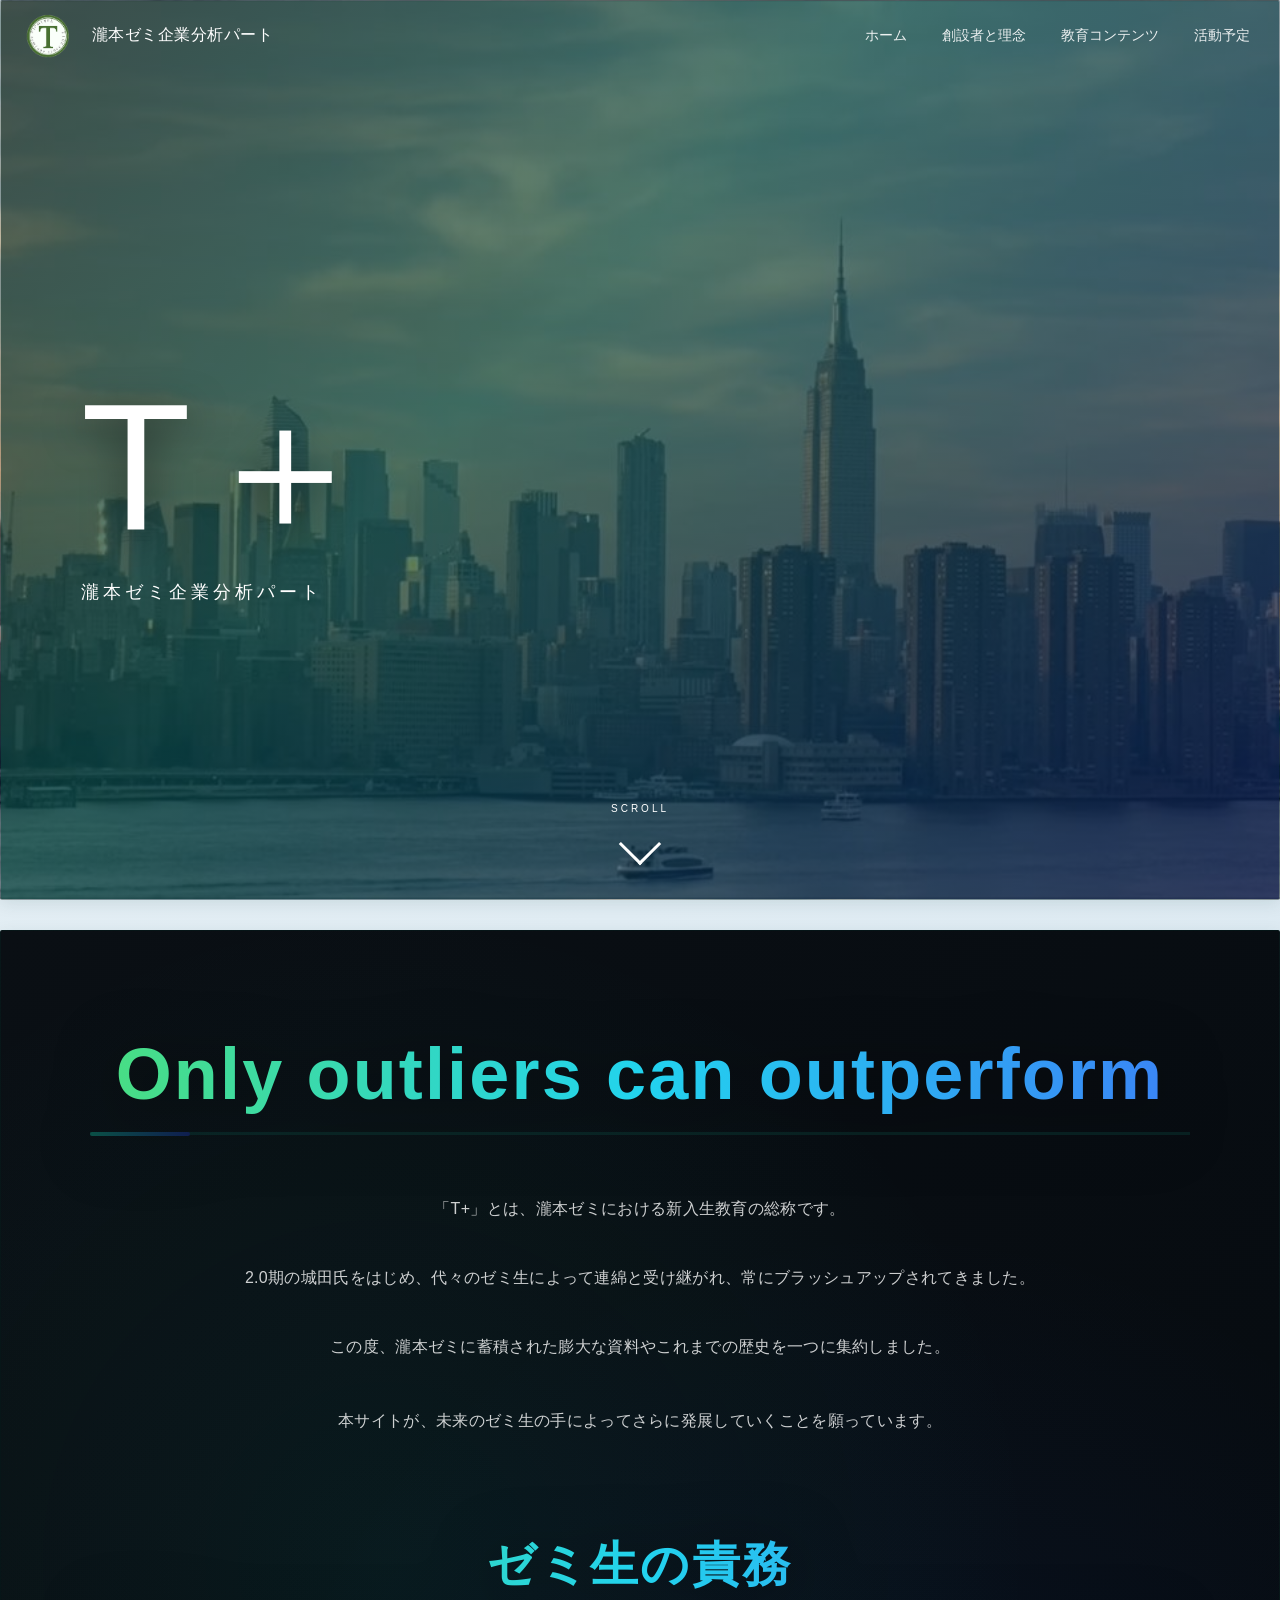
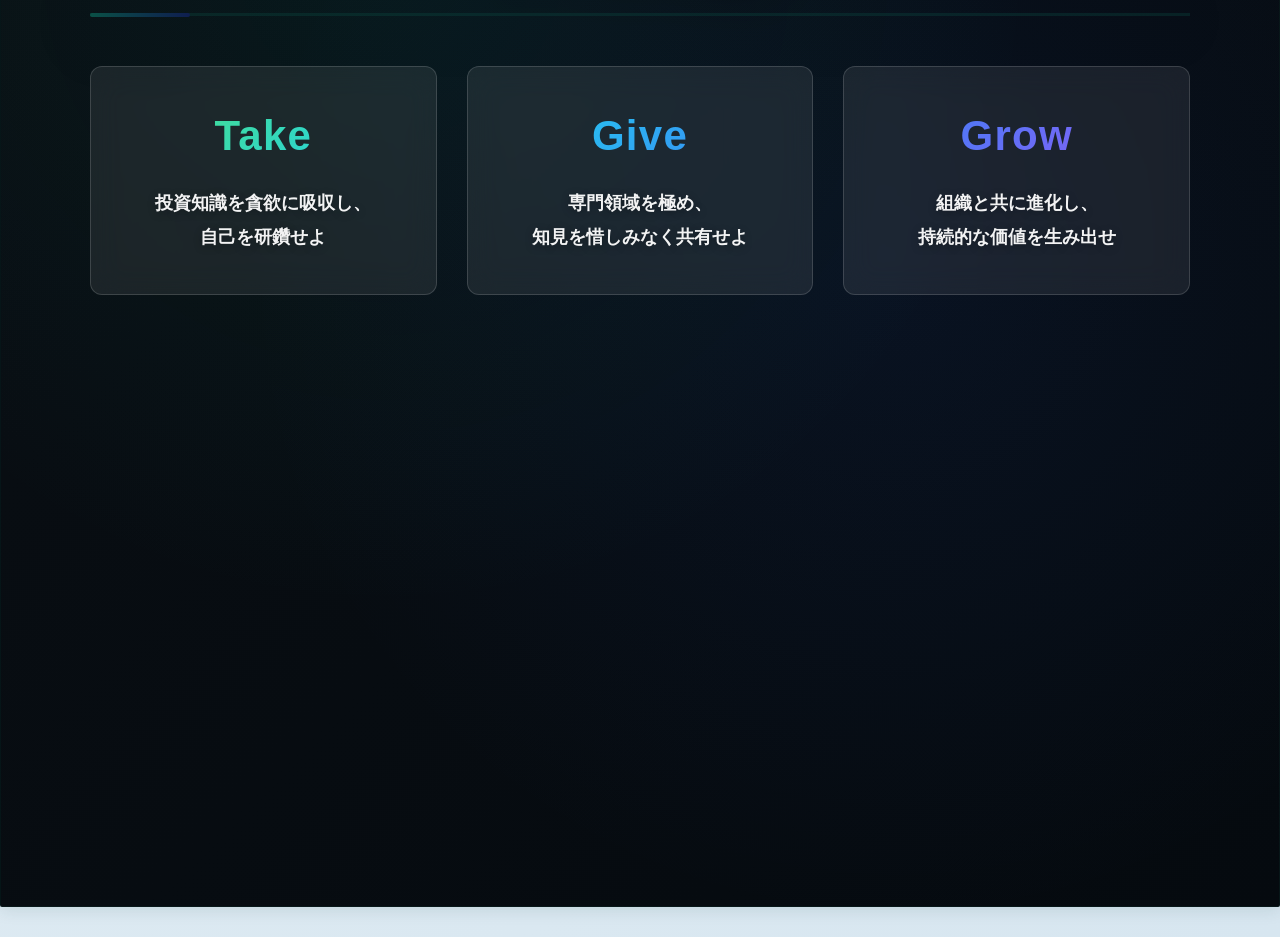
==== commit 0b5687b9: "UIの微調整：トップボタンとスケジュール表示の改善 Co-Authored-By: Claude Opus 4.6 <noreply@anthropic.com>" ====
--- a/index.html
+++ b/index.html
@@ -97,7 +97,7 @@
 
     <!-- ページトップボタン -->
     <button id="back-to-top" class="back-to-top">
-        <span>↑</span>
+        <span>^</span>
     </button>
 
     <script src="script.js"></script>
--- a/style.css
+++ b/style.css
@@ -791,33 +791,68 @@
             min-height: 600px;
         }
 
+        .profile-left {
+            flex: 0.8;
+            background: linear-gradient(135deg, rgba(25, 45, 50, 1) 0%, rgba(20, 35, 40, 1) 100%);
+            display: flex;
+            flex-direction: column;
+        }
+
         .profile-image {
             flex: 1;
-            overflow: hidden;
+            display: flex;
+            align-items: center;
+            justify-content: center;
+            padding: 40px 40px 20px 40px;
         }
 
         .profile-image img {
-            width: 100%;
-            height: 100%;
-            object-fit: cover;
+            max-width: 100%;
+            max-height: 100%;
+            object-fit: contain;
             filter: grayscale(100%);
         }
 
+        .profile-books {
+            padding: 20px 30px 40px 30px;
+            background: transparent;
+            border-top: none;
+        }
+
+        .profile-books .book-grid {
+            display: flex;
+            justify-content: center;
+            gap: 20px;
+        }
+
+        .profile-books .book-cover {
+            width: 100px;
+            height: auto;
+            transition: all 0.3s ease;
+        }
+
+        .profile-books .book-cover:hover {
+            transform: translateY(-5px);
+        }
+
         .profile-content {
-            flex: 1;
-            background: linear-gradient(135deg, rgba(25, 25, 25, 1) 0%, rgba(15, 15, 15, 1) 100%);
-            padding: 80px 60px;
+            flex: 1.2;
+            background: linear-gradient(135deg, rgba(25, 45, 50, 1) 0%, rgba(20, 35, 40, 1) 100%);
+            padding: 60px 50px;
             display: flex;
             flex-direction: column;
             justify-content: center;
         }
 
         .profile-name {
-            font-size: clamp(36px, 5vw, 52px);
-            font-weight: 400;
-            color: white;
+            font-size: clamp(80px, 10vw, 120px);
+            font-weight: 900;
+            background: linear-gradient(135deg, #4ADE80 0%, #22D3EE 50%, #818CF8 100%);
+            -webkit-background-clip: text;
+            -webkit-text-fill-color: transparent;
+            background-clip: text;
             margin: 0 0 15px 0;
-            letter-spacing: 0.1em;
+            letter-spacing: 0.05em;
             font-family: 'Helvetica Neue', Helvetica, Arial, 'Hiragino Kaku Gothic ProN', 'Hiragino Sans', sans-serif;
         }
 
@@ -869,8 +904,20 @@
                 min-height: auto;
             }
 
+            .profile-left {
+                flex: none;
+            }
+
             .profile-image {
-                height: 400px;
+                padding: 30px 20px 20px 20px;
+            }
+
+            .profile-books {
+                padding: 20px;
+            }
+
+            .profile-books .book-cover {
+                width: 80px;
             }
 
             .profile-content {
@@ -2437,7 +2484,10 @@
 .accordion-header h2 {
     margin: 0;
     flex: 1;
-    color: rgba(10, 80, 70, 1);
+    background: linear-gradient(90deg, #4ADE80 0%, #22D3EE 50%, #818CF8 100%);
+    -webkit-background-clip: text;
+    -webkit-text-fill-color: transparent;
+    background-clip: text;
     font-size: clamp(22px, 3.5vw, 30px);
     font-weight: 700;
 }
@@ -2602,7 +2652,10 @@
 }
 
 .content-inner h2 {
-    color: rgba(10, 80, 70, 1);
+    background: linear-gradient(180deg, #4ADE80 0%, #22D3EE 50%, #818CF8 100%);
+    -webkit-background-clip: text;
+    -webkit-text-fill-color: transparent;
+    background-clip: text;
     font-size: clamp(24px, 3.5vw, 32px);
     font-weight: 700;
     margin: 50px 0 30px 0;
@@ -2711,3 +2764,284 @@
         padding: 25px;
     }
 }
+
+/* アコーディオン閉じた状態をコンパクトに */
+.accordion-section:not(.active) .accordion-header {
+    padding: 0px 10px;
+    gap: 4px;
+}
+
+.accordion-section:not(.active) .accordion-header h2 {
+    font-size: clamp(18px, 2.5vw, 22px);
+    line-height: 0.8;
+    color: rgba(20, 20, 20, 1) !important;
+    background: none !important;
+    -webkit-background-clip: unset !important;
+    -webkit-text-fill-color: rgba(20, 20, 20, 1) !important;
+    margin: 0;
+    padding: 2px 0;
+}
+
+.accordion-section:not(.active) .accordion-toggle-btn {
+    padding: 2px 8px;
+    font-size: 12px;
+    gap: 4px;
+    border-radius: 4px;
+}
+
+.accordion-section:not(.active) .accordion-toggle-icon {
+    font-size: 10px;
+}
+
+.accordion-section:not(.active) {
+    margin-bottom: 4px;
+    box-shadow: 0 1px 3px rgba(0, 0, 0, 0.05);
+    border-radius: 4px;
+}
+
+/* 本の優先度表示 */
+.book-cover {
+    position: relative;
+    cursor: pointer;
+    display: inline-block;
+}
+
+.book-cover img {
+    display: block;
+    width: 100%;
+    height: auto;
+}
+
+.book-cover[data-priority="3"]::before {
+    content: "★★★";
+    position: absolute;
+    bottom: calc(100% + 10px);
+    left: 50%;
+    transform: translateX(-50%) scale(0);
+    padding: 8px 12px;
+    background: linear-gradient(135deg, #1a202c 0%, #2d3748 100%);
+    color: #FFD700;
+    font-size: 18px;
+    font-weight: 700;
+    border-radius: 8px;
+    white-space: nowrap;
+    opacity: 0;
+    transition: all 0.3s cubic-bezier(0.34, 1.56, 0.64, 1);
+    pointer-events: none;
+    box-shadow: 0 8px 20px rgba(0, 0, 0, 0.4);
+    z-index: 10000;
+}
+
+.book-cover[data-priority="2"]::before {
+    content: "★★☆";
+    position: absolute;
+    bottom: calc(100% + 10px);
+    left: 50%;
+    transform: translateX(-50%) scale(0);
+    padding: 8px 12px;
+    background: linear-gradient(135deg, #1a202c 0%, #2d3748 100%);
+    color: #FFD700;
+    font-size: 18px;
+    font-weight: 700;
+    border-radius: 8px;
+    white-space: nowrap;
+    opacity: 0;
+    transition: all 0.3s cubic-bezier(0.34, 1.56, 0.64, 1);
+    pointer-events: none;
+    box-shadow: 0 8px 20px rgba(0, 0, 0, 0.4);
+    z-index: 10000;
+}
+
+.book-cover[data-priority="1"]::before {
+    content: "★☆☆";
+    position: absolute;
+    bottom: calc(100% + 10px);
+    left: 50%;
+    transform: translateX(-50%) scale(0);
+    padding: 8px 12px;
+    background: linear-gradient(135deg, #1a202c 0%, #2d3748 100%);
+    color: #FFD700;
+    font-size: 18px;
+    font-weight: 700;
+    border-radius: 8px;
+    white-space: nowrap;
+    opacity: 0;
+    transition: all 0.3s cubic-bezier(0.34, 1.56, 0.64, 1);
+    pointer-events: none;
+    box-shadow: 0 8px 20px rgba(0, 0, 0, 0.4);
+    z-index: 10000;
+}
+
+.book-cover[data-priority]::after {
+    content: '';
+    position: absolute;
+    bottom: calc(100% + 2px);
+    left: 50%;
+    transform: translateX(-50%) scale(0);
+    width: 0;
+    height: 0;
+    border-left: 6px solid transparent;
+    border-right: 6px solid transparent;
+    border-top: 6px solid #2d3748;
+    opacity: 0;
+    transition: all 0.3s cubic-bezier(0.34, 1.56, 0.64, 1);
+    pointer-events: none;
+    z-index: 10000;
+}
+
+.book-cover[data-priority]:hover::before,
+.book-cover[data-priority]:hover::after {
+    opacity: 1;
+    transform: translateX(-50%) scale(1);
+}
+
+/* 縦並びcard-grid */
+.card-grid-vertical {
+    display: flex;
+    flex-direction: column;
+    gap: 10px;
+}
+
+.card-grid-vertical .card {
+    padding: 15px 20px;
+    margin: 0;
+}
+
+/* 外部リンクのスタイル */
+.external-link {
+    display: inline-block;
+    padding: 12px 24px;
+    background: linear-gradient(135deg, rgba(74, 222, 128, 0.15) 0%, rgba(34, 211, 238, 0.15) 100%);
+    color: #4ADE80;
+    text-decoration: none;
+    border-radius: 8px;
+    font-weight: 600;
+    font-size: 16px;
+    border: 2px solid rgba(74, 222, 128, 0.3);
+    transition: all 0.3s ease;
+    margin-top: 10px;
+}
+
+.external-link:hover {
+    background: linear-gradient(135deg, rgba(74, 222, 128, 0.25) 0%, rgba(34, 211, 238, 0.25) 100%);
+    border-color: rgba(74, 222, 128, 0.6);
+    transform: translateY(-2px);
+    box-shadow: 0 4px 12px rgba(74, 222, 128, 0.3);
+}
+
+.external-link::after {
+    content: " →";
+    margin-left: 4px;
+}
+
+/* 映画ギャラリー */
+.movie-gallery {
+    display: grid;
+    grid-template-columns: repeat(auto-fit, minmax(250px, 1fr));
+    gap: 20px;
+    margin: 30px 0 40px 0;
+}
+
+.movie-image {
+    width: 100%;
+    height: auto;
+    border-radius: 12px;
+    box-shadow: 0 4px 12px rgba(0, 0, 0, 0.3);
+    transition: all 0.3s ease;
+}
+
+.movie-image:hover {
+    transform: scale(1.05);
+    box-shadow: 0 8px 20px rgba(74, 222, 128, 0.3);
+}
+
+/* 13マトリクス */
+.insight-matrix {
+    margin: 40px 0;
+    overflow: visible;
+}
+
+.matrix-header,
+.matrix-row {
+    display: grid;
+    grid-template-columns: 120px repeat(3, 1fr);
+    gap: 1px;
+    background: rgba(200, 200, 200, 0.3);
+    overflow: visible;
+}
+
+.matrix-cell {
+    background: rgba(255, 255, 255, 0.05);
+    padding: 15px;
+    min-height: 60px;
+    display: flex;
+    align-items: center;
+    justify-content: center;
+    text-align: center;
+}
+
+.matrix-label {
+    background: transparent;
+}
+
+.matrix-col-header,
+.matrix-row-header {
+    background: rgba(74, 222, 128, 0.1);
+    font-weight: 700;
+    font-size: 16px;
+}
+
+.matrix-empty {
+    background: rgba(0, 0, 0, 0.05);
+}
+
+.matrix-item {
+    background: rgba(255, 255, 255, 0.05);
+    cursor: pointer;
+    transition: all 0.3s ease;
+    position: relative;
+    flex-direction: column;
+    gap: 8px;
+    border: 2px solid transparent;
+}
+
+.matrix-item:hover {
+    background: rgba(74, 222, 128, 0.15);
+    border-color: rgba(74, 222, 128, 0.5);
+    transform: scale(1.05);
+}
+
+.item-number {
+    font-weight: 700;
+    font-size: 18px;
+    color: #4ADE80;
+}
+
+.item-title {
+    font-size: 14px;
+    font-weight: 600;
+    color: rgba(255, 255, 255, 0.9);
+}
+
+
+@media (max-width: 768px) {
+    .matrix-header,
+    .matrix-row {
+        grid-template-columns: 100px repeat(3, 1fr);
+    }
+
+    .matrix-cell {
+        padding: 10px;
+        min-height: 50px;
+        font-size: 12px;
+    }
+
+    .item-number {
+        font-size: 14px;
+    }
+
+    .item-title {
+        font-size: 11px;
+    }
+}
+
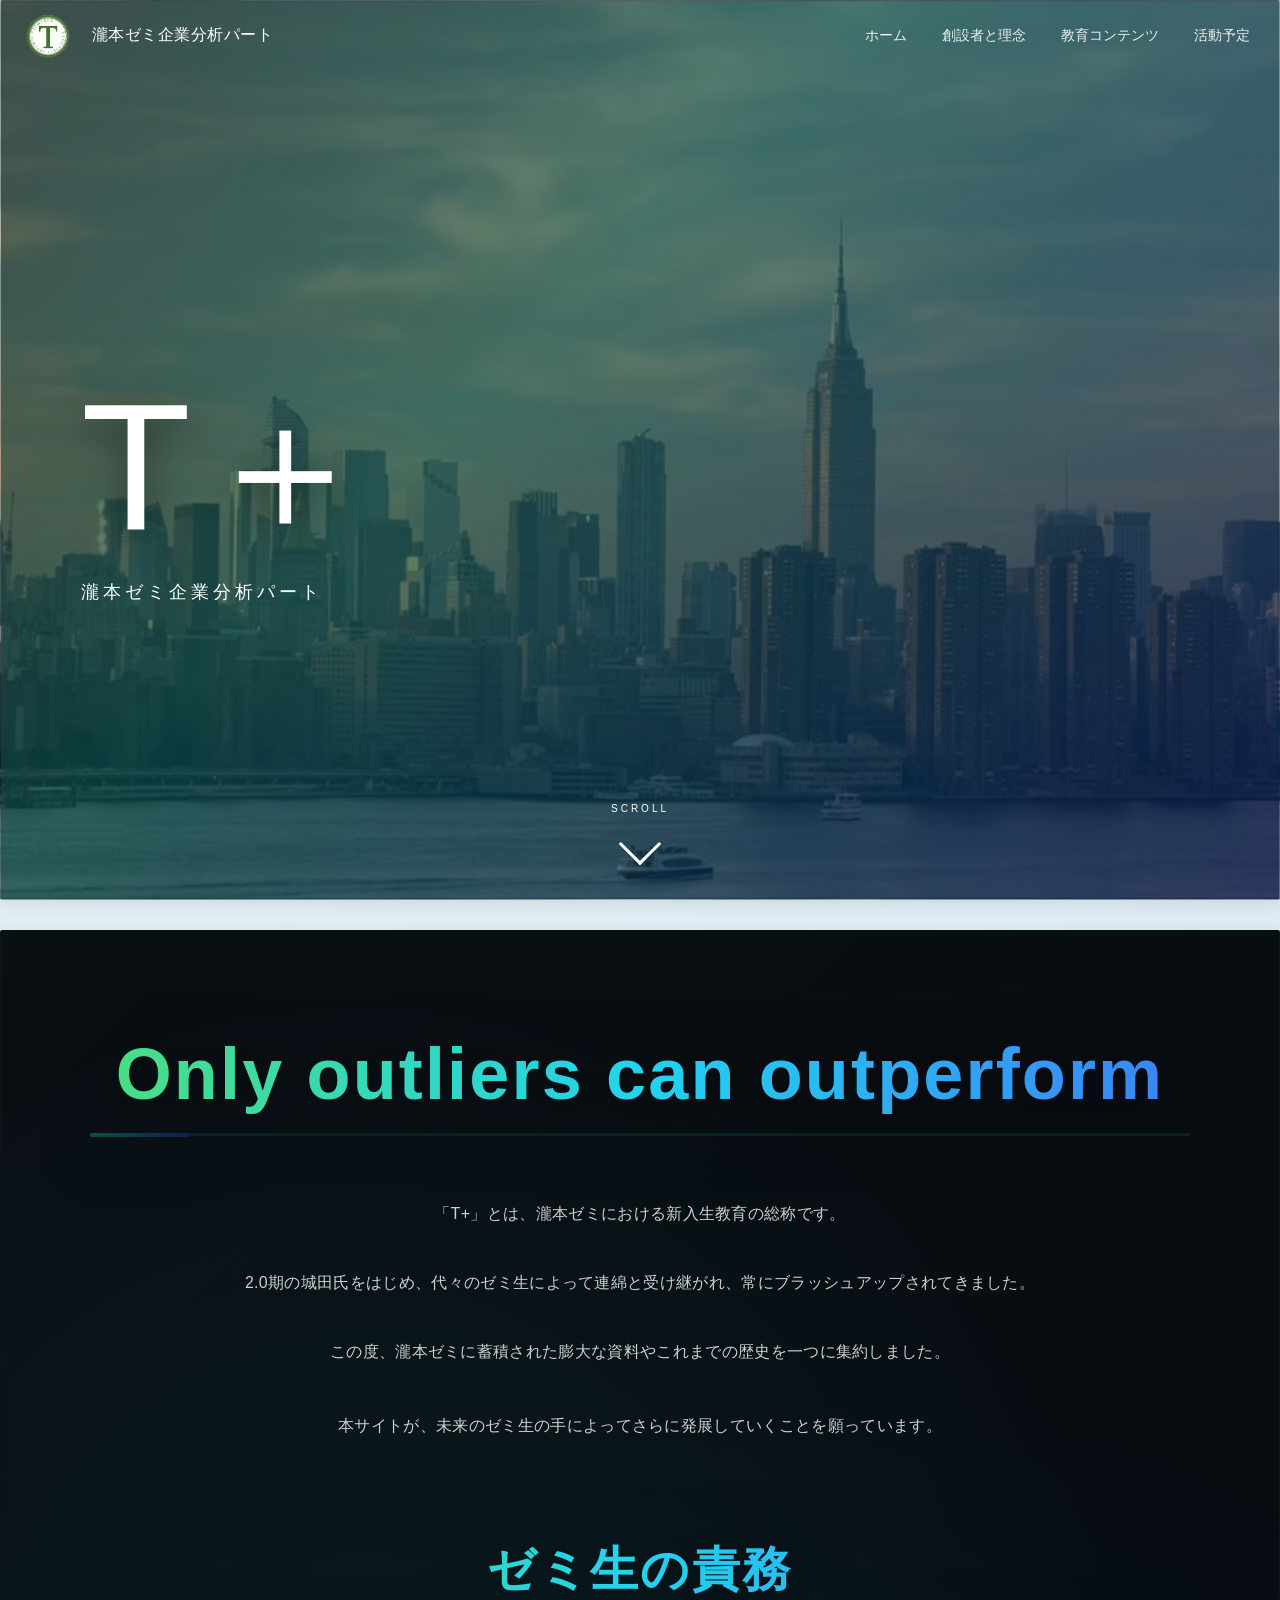
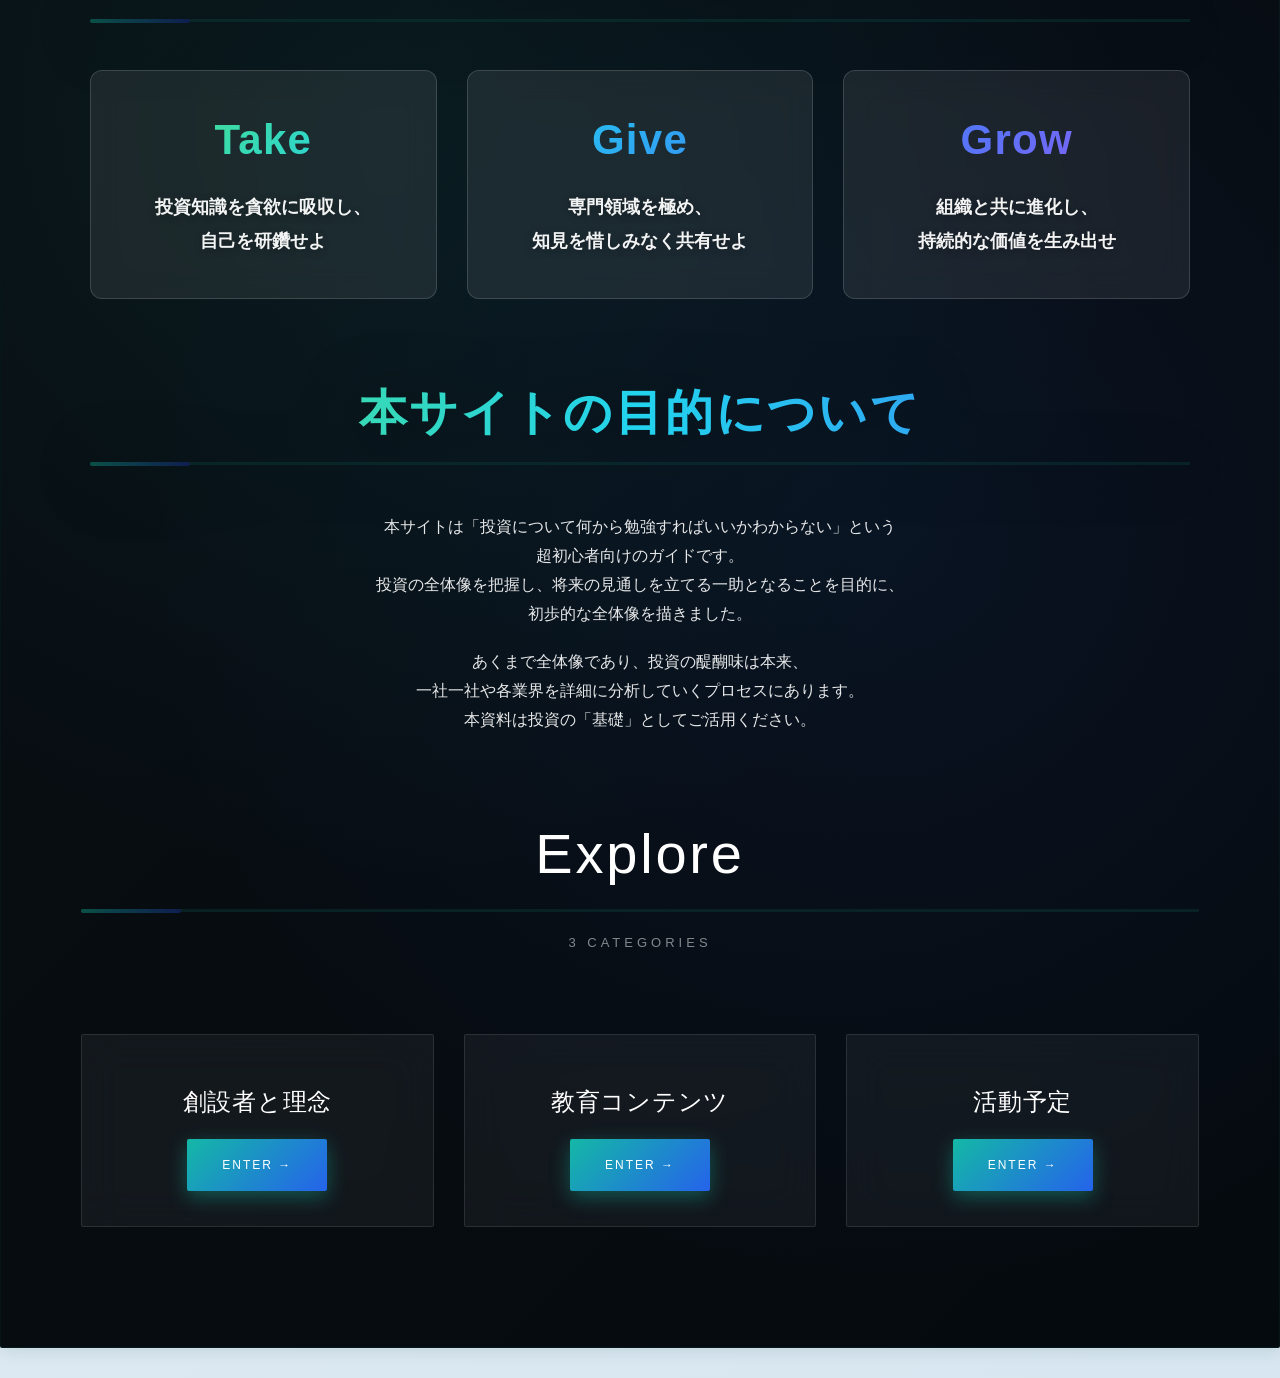
==== commit 0d00bfb4: "編集前: 本文フォントサイズ調整" ====
--- a/index.html
+++ b/index.html
@@ -68,6 +68,14 @@
                 </div>
             </div>
 
+            <div class="responsibility-section scroll-fade">
+                <h2 class="responsibility-title">本サイトの目的について</h2>
+                <div class="purpose-text">
+                    <p>本サイトは「投資について何から勉強すればいいかわからない」という<br>超初心者向けのガイドです。<br>投資の全体像を把握し、将来の見通しを立てる一助となることを目的に、<br>初歩的な全体像を描きました。</p>
+                    <p>あくまで全体像であり、投資の醍醐味は本来、<br>一社一社や各業界を詳細に分析していくプロセスにあります。<br>本資料は投資の「基礎」としてご活用ください。</p>
+                </div>
+            </div>
+
             <div class="nav-explore scroll-fade">
                 <h2>Explore</h2>
                 <p class="nav-section-subtitle">3 Categories</p>
--- a/style.css
+++ b/style.css
@@ -1,4 +1,5 @@
         :root {
+            /* カラーパレット */
             --color-primary: #2D5F4C;
             --color-primary-light: #4A9B7F;
             --color-primary-dark: #1E4535;
@@ -15,6 +16,15 @@
             --color-text-light: #6B7280;
             --color-white: #FFFFFF;
             --color-border: #D5E8DF;
+
+            /* スペーシングスケール（8pxベース） */
+            --spacing-xs: 8px;
+            --spacing-sm: 16px;
+            --spacing-md: 24px;
+            --spacing-lg: 32px;
+            --spacing-xl: 48px;
+            --spacing-2xl: 64px;
+            --spacing-3xl: 80px;
         }
 
         * {
@@ -94,7 +104,7 @@
             right: 0;
             background: rgba(255, 255, 255, 0.95);
             backdrop-filter: blur(15px);
-            z-index: 1000;
+            z-index: 1100;
             box-shadow: 0 2px 10px rgba(10, 60, 55, 0.08);
             padding: 0;
         }
@@ -204,17 +214,18 @@
 
         /* サイドバー */
         .sidebar {
-            position: absolute;
+            position: fixed;
             left: 0;
-            top: calc(max(33vh, 300px));
+            top: 0;
             width: 260px;
-            min-height: calc(100vh - max(33vh, 300px));
+            height: 100vh;
             background: linear-gradient(180deg, rgba(15, 35, 45, 0.95) 0%, rgba(10, 25, 35, 0.98) 100%);
             backdrop-filter: blur(10px);
             color: white;
-            padding: 40px 25px;
+            padding: 20px 25px 40px 25px;
+            padding-top: 20px;
             overflow-y: auto;
-            z-index: 50;
+            z-index: 1050;
             box-shadow: 4px 0 20px rgba(0, 0, 0, 0.3);
             display: none;
             transition: transform 0.3s ease;
@@ -230,8 +241,8 @@
         }
 
         .sidebar-toggle {
-            position: absolute;
-            top: calc(max(33vh, 300px) + 20px);
+            position: fixed;
+            top: 20px;
             left: 220px;
             width: 36px;
             height: 36px;
@@ -245,7 +256,7 @@
             align-items: center;
             justify-content: center;
             transition: left 0.3s ease, background 0.3s ease, transform 0.3s ease;
-            z-index: 1001;
+            z-index: 1101;
         }
 
         .sidebar-toggle:hover {
@@ -313,14 +324,14 @@
         }
 
         .sidebar nav a {
-            color: rgba(255, 255, 255, 0.8);
+            color: rgba(255, 255, 255, 0.9);
             text-decoration: none;
-            font-size: 14px;
+            font-size: 16px;
             display: block;
             padding: 10px 15px;
             border-radius: 8px;
             transition: all 0.3s;
-            font-weight: 400;
+            font-weight: 600;
             line-height: 1.4;
         }
 
@@ -361,27 +372,19 @@
             margin-left: 15px;
             margin-top: 5px;
             margin-bottom: 5px;
-            max-height: 500px;
-            overflow: hidden;
-            transition: max-height 0.3s ease-out, opacity 0.3s ease-out;
+            max-height: none;
+            overflow: visible;
             opacity: 1;
-        }
-
-        .nav-parent.collapsed .nav-submenu {
-            max-height: 0;
-            opacity: 0;
-            margin-top: 0;
-            margin-bottom: 0;
         }
 
         .nav-submenu li {
             margin-bottom: 5px;
         }
 
-        .nav-submenu a {
-            font-size: 11px;
+        .sidebar .nav-submenu a {
+            font-size: 10px !important;
             padding: 6px 12px;
-            color: rgba(255, 255, 255, 0.7);
+            color: rgba(255, 255, 255, 0.65);
             font-weight: 300;
         }
 
@@ -400,12 +403,13 @@
 
         .main-content.with-sidebar {
             margin-left: 260px;
-            margin-top: 0;
+            margin-top: 70px;
             transition: margin-left 0.3s ease;
         }
 
         .main-content.with-sidebar.sidebar-closed {
             margin-left: 0;
+            margin-top: 70px;
         }
 
         .content-inner {
@@ -424,16 +428,18 @@
             align-items: center;
             justify-content: center;
             overflow: hidden;
+            margin-top: -70px;
         }
 
         .with-sidebar .page-hero {
-            margin-left: -260px;
-            width: calc(100% + 260px);
+            margin-left: 0;
+            width: 100%;
         }
 
         .with-sidebar.sidebar-closed .page-hero {
             margin-left: 0;
             width: 100%;
+            margin-top: -70px;
         }
 
         .page-hero::before {
@@ -590,7 +596,7 @@
             -webkit-background-clip: text;
             -webkit-text-fill-color: transparent;
             background-clip: text;
-            margin-bottom: 60px;
+            margin-bottom: var(--spacing-2xl);
             letter-spacing: 0.03em;
             font-family: 'Helvetica Neue', Helvetica, Arial, sans-serif;
             line-height: 1.2;
@@ -651,7 +657,7 @@
             -webkit-background-clip: text;
             -webkit-text-fill-color: transparent;
             background-clip: text;
-            margin-bottom: 50px;
+            margin-bottom: var(--spacing-xl);
             letter-spacing: 0.05em;
             font-family: 'Helvetica Neue', Helvetica, Arial, sans-serif;
             filter: drop-shadow(0 6px 30px rgba(0, 0, 0, 0.5));
@@ -934,7 +940,7 @@
             text-align: center;
             font-size: 16px;
             color: #6B7280;
-            margin-bottom: 50px;
+            margin-bottom: var(--spacing-xl);
         }
 
         .flow-diagram {
@@ -1219,7 +1225,7 @@
             text-align: center;
             color: rgba(255, 255, 255, 0.5);
             font-size: 13px;
-            margin-bottom: 80px;
+            margin-bottom: var(--spacing-3xl);
             font-weight: 300;
             text-transform: uppercase;
             letter-spacing: 4px;
@@ -1329,8 +1335,8 @@
             color: rgba(15, 35, 45, 1);
             font-size: clamp(24px, 3vw, 30px);
             font-weight: 700;
-            margin-bottom: 25px;
-            padding-bottom: 15px;
+            margin-bottom: var(--spacing-md);
+            padding-bottom: var(--spacing-sm);
             border-bottom: 3px solid rgba(10, 80, 70, 0.3);
             position: relative;
         }
@@ -1350,16 +1356,16 @@
             color: rgba(15, 35, 45, 1);
             font-size: clamp(20px, 2.5vw, 24px);
             font-weight: 600;
-            margin-top: 30px;
-            margin-bottom: 15px;
+            margin-top: var(--spacing-lg);
+            margin-bottom: var(--spacing-sm);
         }
 
         section h4 {
             color: rgba(15, 35, 45, 1);
             font-size: clamp(18px, 2vw, 20px);
             font-weight: 600;
-            margin-top: 25px;
-            margin-bottom: 12px;
+            margin-top: var(--spacing-md);
+            margin-bottom: var(--spacing-sm);
         }
 
         section p {
@@ -1458,7 +1464,7 @@
 
         .card {
             background: linear-gradient(135deg, rgba(245, 250, 252, 1) 0%, rgba(240, 248, 252, 1) 100%);
-            padding: 25px;
+            padding: var(--spacing-md);
             border-radius: 2px;
             border: 2px solid rgba(10, 80, 70, 0.2);
             transition: all 0.3s;
@@ -1517,9 +1523,9 @@
         .highlight-box {
             background: linear-gradient(135deg, rgba(15, 35, 45, 1) 0%, rgba(10, 60, 55, 1) 50%, rgba(15, 30, 80, 1) 100%);
             color: white;
-            padding: 30px;
+            padding: var(--spacing-lg);
             border-radius: 2px;
-            margin: 25px 0;
+            margin: var(--spacing-md) 0;
             box-shadow: 0 10px 30px rgba(0, 0, 0, 0.4);
             position: relative;
             overflow: hidden;
@@ -1565,8 +1571,8 @@
         .info-box {
             background: linear-gradient(135deg, rgba(240, 250, 248, 1) 0%, rgba(235, 248, 245, 1) 100%);
             border-left: 5px solid rgba(10, 80, 70, 1);
-            padding: 20px;
-            margin: 20px 0;
+            padding: var(--spacing-md);
+            margin: var(--spacing-md) 0;
             border-radius: 2px;
             box-shadow: 0 2px 10px rgba(10, 60, 55, 0.1);
         }
@@ -1777,6 +1783,18 @@
 
             .sidebar {
                 width: 220px;
+                top: 0;
+                height: 100vh;
+                padding: 20px 20px 40px 20px;
+            }
+
+            .sidebar-toggle {
+                top: 20px;
+                left: 180px;
+            }
+
+            body.sidebar-closed .sidebar-toggle {
+                left: 20px;
             }
 
             .main-content.with-sidebar {
@@ -1798,6 +1816,7 @@
             .page-hero {
                 height: 35vh;
                 min-height: 300px;
+                margin-top: -70px;
             }
 
             .nav-cards {
@@ -1839,6 +1858,10 @@
                 display: none !important;
             }
 
+            .sidebar-toggle {
+                display: none !important;
+            }
+
             .main-content {
                 margin-top: 60px;
             }
@@ -1867,6 +1890,7 @@
             .page-hero {
                 height: 35vh;
                 min-height: 300px;
+                margin-top: -60px;
             }
 
             .page-hero h1 {
@@ -2652,14 +2676,15 @@
 }
 
 .content-inner h2 {
-    background: linear-gradient(180deg, #4ADE80 0%, #22D3EE 50%, #818CF8 100%);
-    -webkit-background-clip: text;
-    -webkit-text-fill-color: transparent;
-    background-clip: text;
+    color: rgba(15, 35, 45, 1);
+    background: none;
+    -webkit-background-clip: unset;
+    -webkit-text-fill-color: rgba(15, 35, 45, 1);
+    background-clip: unset;
     font-size: clamp(24px, 3.5vw, 32px);
     font-weight: 700;
-    margin: 50px 0 30px 0;
-    padding-bottom: 15px;
+    margin: var(--spacing-xl) 0 var(--spacing-lg) 0;
+    padding-bottom: var(--spacing-sm);
     border-bottom: 3px solid transparent;
     border-image: linear-gradient(90deg, rgba(10, 80, 70, 1) 0%, rgba(15, 30, 80, 0.5) 100%) 1;
 }
@@ -2668,12 +2693,12 @@
     color: rgba(10, 60, 55, 1);
     font-size: clamp(20px, 2.8vw, 24px);
     font-weight: 600;
-    margin: 40px 0 20px 0;
+    margin: var(--spacing-xl) 0 var(--spacing-md) 0;
 }
 
 .card {
     background: linear-gradient(135deg, rgba(255, 255, 255, 0.95) 0%, rgba(250, 252, 255, 0.98) 100%);
-    padding: 30px;
+    padding: var(--spacing-lg);
     border-radius: 12px;
     border: 2px solid rgba(10, 80, 70, 0.15);
     box-shadow: 0 4px 20px rgba(10, 60, 55, 0.08);
@@ -2703,8 +2728,8 @@
 .info-box {
     background: linear-gradient(135deg, rgba(255, 255, 255, 1) 0%, rgba(252, 254, 255, 1) 100%);
     border-left: 5px solid rgba(10, 80, 70, 1);
-    padding: 25px;
-    margin: 30px 0;
+    padding: var(--spacing-md);
+    margin: var(--spacing-lg) 0;
     border-radius: 12px;
     box-shadow: 0 4px 15px rgba(10, 60, 55, 0.12);
 }
@@ -2720,7 +2745,7 @@
 }
 
 .content-inner section {
-    margin-bottom: 80px;
+    margin-bottom: var(--spacing-3xl);
 }
 
 .card-grid {
@@ -2813,7 +2838,7 @@
 }
 
 .book-cover[data-priority="3"]::before {
-    content: "★★★";
+    content: "★☆☆";
     position: absolute;
     bottom: calc(100% + 10px);
     left: 50%;
@@ -2853,7 +2878,7 @@
 }
 
 .book-cover[data-priority="1"]::before {
-    content: "★☆☆";
+    content: "★★★";
     position: absolute;
     bottom: calc(100% + 10px);
     left: 50%;
@@ -2907,6 +2932,54 @@
     margin: 0;
 }
 
+/* デュポン分析の数式表示 */
+.formula-inline {
+    display: flex;
+    align-items: center;
+    justify-content: center;
+    flex-wrap: wrap;
+    gap: 10px;
+    font-size: 18px;
+    margin: 15px 0;
+}
+
+.fraction {
+    display: inline-flex;
+    flex-direction: column;
+    align-items: center;
+    vertical-align: middle;
+    margin: 0 8px;
+}
+
+.numerator {
+    border-bottom: 2px solid #2D4A63;
+    padding: 5px 15px;
+    font-weight: 600;
+    color: #2D4A63;
+}
+
+.denominator {
+    padding: 5px 15px;
+    font-weight: 600;
+    color: #2D4A63;
+}
+
+/* 読了時間インライン表示 */
+.reading-time-inline {
+    font-size: 14px !important;
+    color: #1F2937 !important;
+    font-weight: 400 !important;
+}
+
+/* 用語説明 */
+.glossary-term {
+    color: #1F2937;
+    font-weight: 600;
+    text-decoration: none;
+    border-bottom: 1px dotted #6B7280;
+    cursor: help;
+}
+
 /* 外部リンクのスタイル */
 .external-link {
     display: inline-block;
@@ -3045,3 +3118,542 @@
     }
 }
 
+/* ========================================
+   グループ1: 視覚的な区切り強化
+   ======================================== */
+
+/* セクション間の余白と背景色の交互配置 */
+.content-inner > section {
+    margin: 80px 0;
+    padding: 60px 40px;
+    border-radius: 8px;
+    transition: background-color 0.3s ease;
+}
+
+/* 偶数セクションに薄いグレー背景 */
+.content-inner > section:nth-child(even) {
+    background-color: #f9f9f9;
+}
+
+/* 奇数セクションは白背景 */
+.content-inner > section:nth-child(odd) {
+    background-color: #ffffff;
+}
+
+/* セクション見出し（h2）を大きく目立たせる */
+.content-inner > section > h2 {
+    font-size: 36px;
+    margin-bottom: 40px;
+    padding-bottom: 20px;
+    border-bottom: 3px solid var(--color-primary);
+    color: var(--color-primary-dark);
+}
+
+/* モバイル対応 */
+@media (max-width: 768px) {
+    .content-inner > section {
+        margin: 40px 0;
+        padding: 30px 20px;
+    }
+
+    .content-inner > section > h2 {
+        font-size: 28px;
+        margin-bottom: 30px;
+        padding-bottom: 15px;
+    }
+}
+
+/* ========================================
+   グループC: ラベル追加（はんこ風）
+   ======================================== */
+
+/* ラベル共通スタイル - 横長長方形ハンコ風 */
+.section-label {
+    display: inline-flex;
+    width: 100px;
+    height: 50px;
+    border-radius: 8px;
+    font-size: 18px;
+    font-weight: 900;
+    margin: 0 8px 4px 0;
+    letter-spacing: 2px;
+    transform: rotate(-3deg);
+    border: 5px double;
+    opacity: 0.9;
+    align-items: center;
+    justify-content: center;
+    padding: 8px 16px;
+    box-shadow:
+        inset 0 0 10px rgba(0, 0, 0, 0.3),
+        inset 0 0 20px rgba(255, 255, 255, 0.1),
+        2px 2px 6px rgba(0, 0, 0, 0.4),
+        0 0 0 1px rgba(255, 255, 255, 0.2) inset;
+    position: relative;
+}
+
+/* 長方形ハンコの装飾 */
+.section-label::before {
+    content: '';
+    position: absolute;
+    width: calc(100% - 8px);
+    height: calc(100% - 8px);
+    border-radius: 4px;
+    border: 2px solid;
+    border-color: inherit;
+    opacity: 0.4;
+    top: 4px;
+    left: 4px;
+}
+
+/* コラムラベル（濃い朱肉の赤） */
+.label-column {
+    background: radial-gradient(circle at 30% 30%, #CC0000, #8B0000);
+    color: #FFFFFF !important;
+    border-color: #660000;
+}
+
+/* 本質ラベル（明るい朱肉の赤） */
+.label-essence {
+    background: radial-gradient(circle at 30% 30%, #E60012, #B00000);
+    color: #FFFFFF !important;
+    border-color: #8B0000;
+}
+
+/* ========================================
+   グループF-6: 19の成長戦略リスト
+   ======================================== */
+
+.insight-list {
+    display: flex;
+    flex-direction: column;
+    gap: 16px;
+    margin-top: 24px;
+}
+
+.insight-item {
+    display: flex;
+    gap: 16px;
+    align-items: flex-start;
+    padding: 20px;
+    background: white;
+    border-radius: 8px;
+    border-left: 4px solid var(--color-primary);
+    box-shadow: 0 2px 4px rgba(0, 0, 0, 0.1);
+}
+
+.insight-number {
+    font-size: 24px;
+    font-weight: 700;
+    color: var(--color-primary);
+    min-width: 40px;
+    flex-shrink: 0;
+}
+
+.insight-item h4 {
+    margin: 0 0 8px 0;
+    font-size: 18px;
+    color: var(--color-text-dark);
+}
+
+.insight-item p {
+    margin: 0;
+    color: #6B7280;
+    font-size: 14px;
+    line-height: 1.6;
+}
+
+/* ========================================
+   グループE: 小規模な構成変更
+   ======================================== */
+
+/* 縦並びカード */
+.vertical-cards {
+    display: flex;
+    flex-direction: column;
+    gap: 20px;
+}
+
+.vertical-cards .card {
+    width: 100%;
+    max-width: 800px;
+}
+
+/* ========================================
+   グループD: 分数表示
+   ======================================== */
+
+/* 数式表示 */
+.formula-inline {
+    display: flex;
+    align-items: center;
+    gap: 8px;
+    font-size: 18px;
+    margin: 16px 0;
+}
+
+.fraction {
+    display: inline-grid;
+    grid-template-rows: auto auto;
+    justify-items: stretch;
+    vertical-align: middle;
+    margin: 0 8px;
+}
+
+.numerator {
+    border-bottom: 2px solid #FFFFFF;
+    padding: 4px 12px;
+    font-size: 16px;
+    font-weight: 600;
+    text-align: center;
+    white-space: nowrap;
+    grid-column: 1;
+}
+
+.denominator {
+    padding: 4px 12px;
+    font-size: 16px;
+    font-weight: 600;
+    text-align: center;
+    white-space: nowrap;
+    grid-column: 1;
+}
+
+/* ========================================
+   グループ2: プログレスバー追加
+   ======================================== */
+
+/* ページ上部の進捗バー */
+.progress-container {
+    position: fixed;
+    top: 0;
+    left: 0;
+    width: 100%;
+    height: 4px;
+    background-color: #e0e0e0;
+    z-index: 9999;
+}
+
+.progress-bar {
+    height: 4px;
+    background-color: var(--color-primary);
+    width: 0%;
+    transition: width 0.2s ease;
+}
+
+/* 読了時間表示 */
+.reading-time {
+    color: #666;
+    font-size: 14px;
+    margin-bottom: 24px;
+    padding: 8px 12px;
+    background-color: rgba(45, 95, 76, 0.05);
+    border-left: 3px solid var(--color-primary);
+    display: inline-block;
+    border-radius: 4px;
+}
+
+.reading-time i {
+    margin-right: 6px;
+}
+
+
+/* 本サイトの目的セクション */
+.purpose-text {
+    max-width: 800px;
+    margin: 0 auto;
+    text-align: center;
+}
+
+.purpose-text p {
+    font-size: 16px;
+    line-height: 1.8;
+    color: rgba(255, 255, 255, 0.9);
+    margin-bottom: 20px;
+}
+
+.purpose-text p:last-child {
+    margin-bottom: 0;
+}
+
+/* P/L構造図解 */
+.pl-structure {
+    margin: 30px 0;
+    padding: 20px;
+    background: #f8f9fa;
+    border-radius: 8px;
+}
+
+.pl-row {
+    display: flex;
+    align-items: flex-start;
+    margin-bottom: 15px;
+    gap: 20px;
+}
+
+.pl-box {
+    padding: 15px 30px;
+    border-radius: 6px;
+    font-weight: 600;
+    text-align: center;
+    color: white;
+    min-width: 200px;
+}
+
+.pl-top {
+    background: #5B8DB8;
+}
+
+.pl-main {
+    background: #7BA7CC;
+}
+
+.pl-final {
+    background: #5B8DB8;
+    font-size: 18px;
+}
+
+.pl-note {
+    display: flex;
+    align-items: center;
+    gap: 10px;
+}
+
+.pl-arrow-down {
+    color: #5B8DB8;
+    font-size: 24px;
+    font-weight: 700;
+}
+
+.pl-side-box {
+    padding: 8px 16px;
+    background: white;
+    border: 2px solid #5B8DB8;
+    border-radius: 4px;
+    font-size: 14px;
+    color: #333;
+}
+
+.pl-side-box-split {
+    display: flex;
+    gap: 8px;
+}
+
+.pl-side-box-split span {
+    padding: 8px 12px;
+    background: white;
+    border: 2px solid #5B8DB8;
+    border-radius: 4px;
+    font-size: 13px;
+    color: #333;
+}
+
+.pl-description {
+    font-size: 12px;
+    color: #666;
+    margin: 0;
+    max-width: 250px;
+}
+
+@media (max-width: 768px) {
+    .pl-row {
+        flex-direction: column;
+        gap: 10px;
+    }
+    
+    .pl-box {
+        min-width: 100%;
+    }
+    
+    .pl-note {
+        flex-direction: column;
+        align-items: flex-start;
+    }
+}
+
+/* P/Lフローマトリックス（19マトリックススタイル） */
+.pl-flow-matrix {
+    margin: 30px 0;
+    background: white;
+    border-radius: 12px;
+    padding: 20px;
+    box-shadow: 0 4px 15px rgba(0, 0, 0, 0.08);
+}
+
+.pl-matrix-row {
+    display: grid;
+    grid-template-columns: 2fr 2fr 3fr;
+    gap: 15px;
+    margin-bottom: 15px;
+    align-items: center;
+}
+
+.pl-matrix-header {
+    grid-template-columns: 1fr;
+    margin-bottom: 20px;
+}
+
+.pl-matrix-footer {
+    margin-top: 20px;
+    padding-top: 20px;
+    border-top: 3px solid #5B8DB8;
+}
+
+.pl-matrix-cell {
+    padding: 18px 25px;
+    border-radius: 6px;
+    text-align: center;
+    font-weight: 600;
+    font-size: 16px;
+    transition: all 0.3s;
+}
+
+.pl-header-cell {
+    background: #5B8DB8;
+    color: white;
+    font-size: 18px;
+    border: none;
+}
+
+.pl-main-cell {
+    background: #7BA7CC;
+    color: white;
+    border: 2px solid #5B8DB8;
+}
+
+.pl-side-cell {
+    background: #E8F1F8;
+    color: #2C5F7F;
+    border: 2px dashed #7BA7CC;
+    font-size: 14px;
+}
+
+.pl-side-split {
+    display: flex;
+    flex-direction: column;
+    gap: 8px;
+    padding: 10px;
+}
+
+.pl-side-split span {
+    padding: 8px;
+    background: white;
+    border: 1px solid #7BA7CC;
+    border-radius: 4px;
+}
+
+.pl-final-cell {
+    background: #5B8DB8;
+    color: white;
+    font-size: 18px;
+    border: 3px solid #2C5F7F;
+}
+
+.pl-matrix-description {
+    font-size: 13px;
+    color: #666;
+    line-height: 1.5;
+    padding: 5px 10px;
+}
+
+@media (max-width: 768px) {
+    .pl-matrix-row {
+        grid-template-columns: 1fr;
+        gap: 10px;
+    }
+    
+    .pl-matrix-cell {
+        padding: 12px 15px;
+        font-size: 14px;
+    }
+    
+    .pl-matrix-description {
+        font-size: 12px;
+    }
+}
+
+/* 列ヘッダー */
+.pl-column-header {
+    grid-template-columns: 60px 2fr 2fr 3fr !important;
+    margin-bottom: 10px;
+}
+
+.pl-column-title {
+    font-size: 14px;
+    font-weight: 700;
+    color: #2C5F7F;
+    text-align: center;
+    padding: 10px;
+    background: #E8F1F8;
+    border-radius: 4px;
+}
+
+/* 演算子の行 */
+.pl-operator-row {
+    display: flex;
+    justify-content: center;
+    align-items: center;
+    margin: 8px 0;
+}
+
+.pl-operator {
+    font-size: 28px;
+    font-weight: 700;
+    color: #5B8DB8;
+    background: white;
+    border: 2px solid #5B8DB8;
+    border-radius: 50%;
+    width: 45px;
+    height: 45px;
+    display: flex;
+    align-items: center;
+    justify-content: center;
+}
+
+/* 演算子セル（左端の＝記号） */
+.pl-operator-cell {
+    display: flex;
+    align-items: center;
+    justify-content: center;
+    font-size: 24px;
+    font-weight: 700;
+    color: #5B8DB8;
+}
+
+.pl-operator-cell.pl-result {
+    background: #E8F1F8;
+    border-radius: 4px;
+}
+
+/* マトリックス行の更新 */
+.pl-matrix-row {
+    display: grid;
+    grid-template-columns: 60px 2fr 2fr 3fr;
+    gap: 15px;
+    margin-bottom: 8px;
+    align-items: center;
+}
+
+.pl-matrix-header {
+    grid-template-columns: 60px 1fr;
+    margin-bottom: 15px;
+}
+
+.pl-matrix-header .pl-header-cell {
+    grid-column: 2 / -1;
+}
+
+@media (max-width: 768px) {
+    .pl-column-header,
+    .pl-matrix-row {
+        grid-template-columns: 1fr;
+    }
+    
+    .pl-operator-cell {
+        display: none;
+    }
+    
+    .pl-column-title {
+        font-size: 12px;
+        padding: 8px;
+    }
+}
